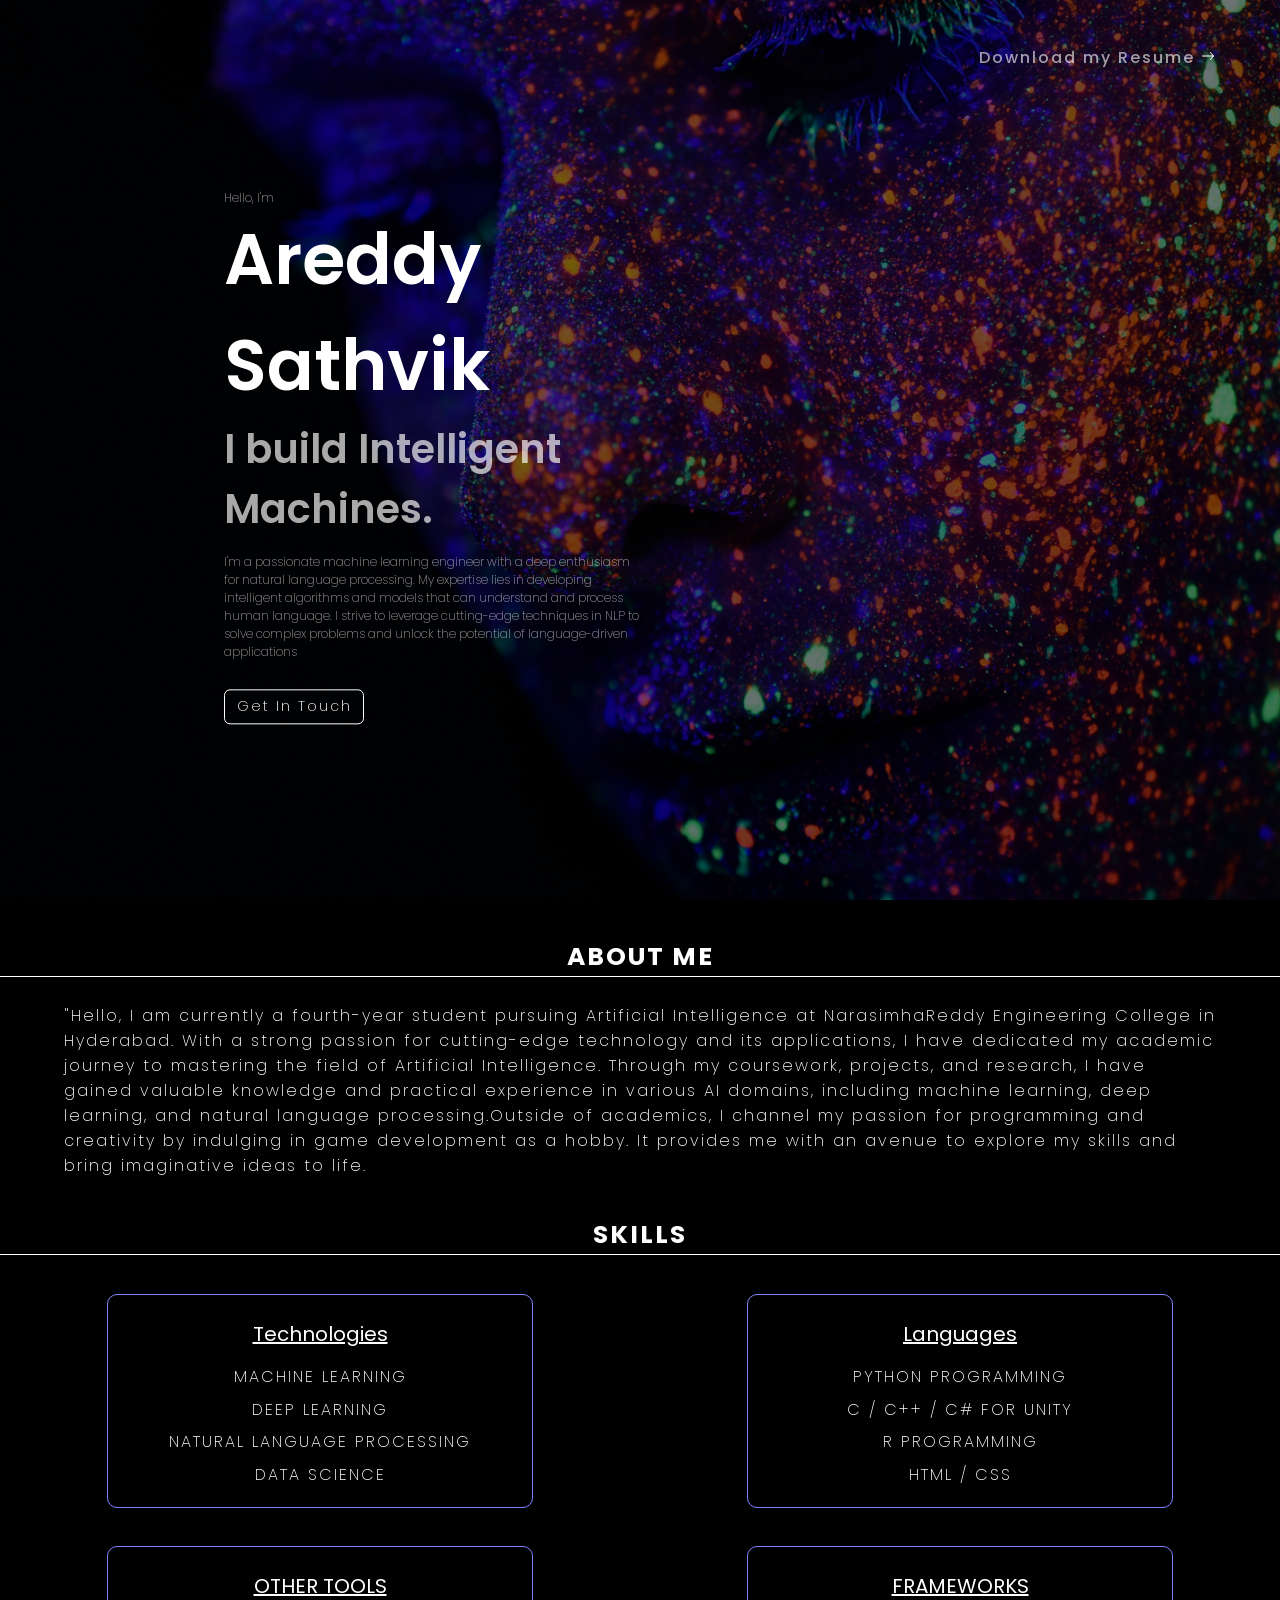
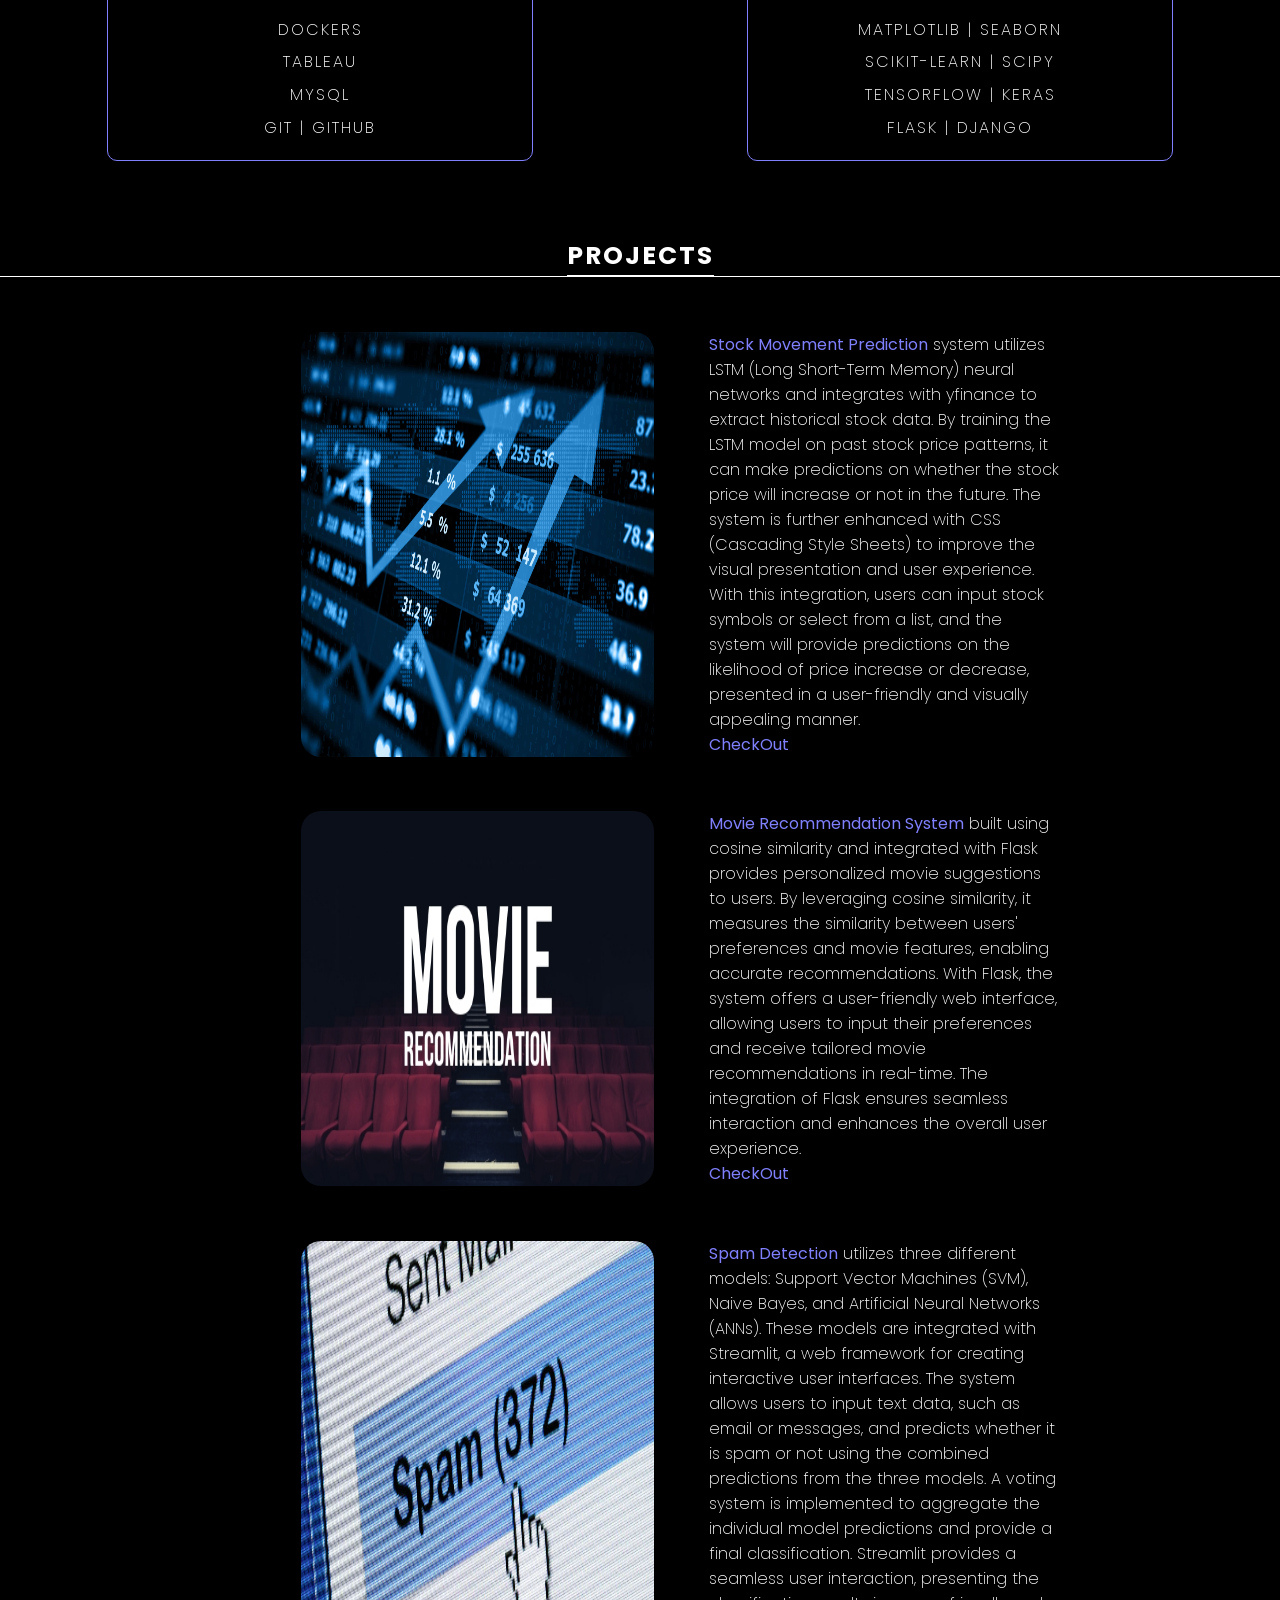
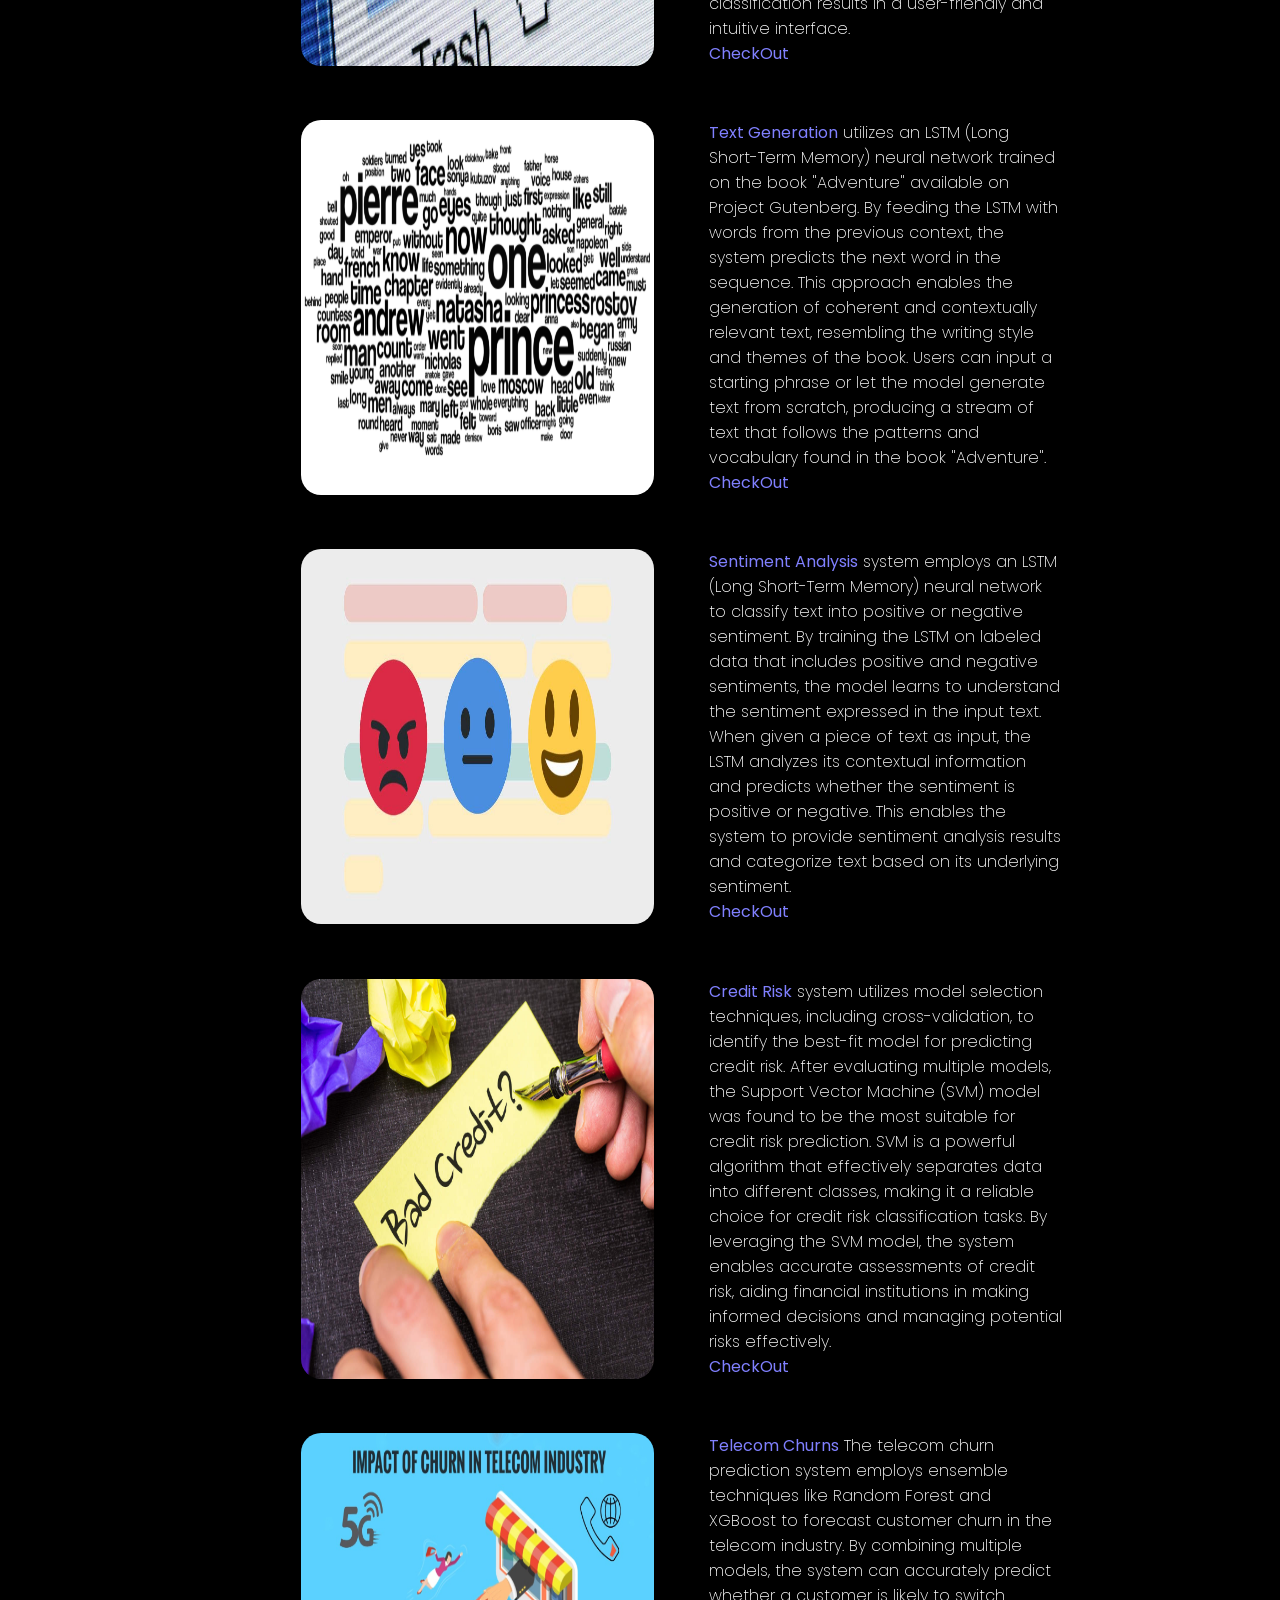
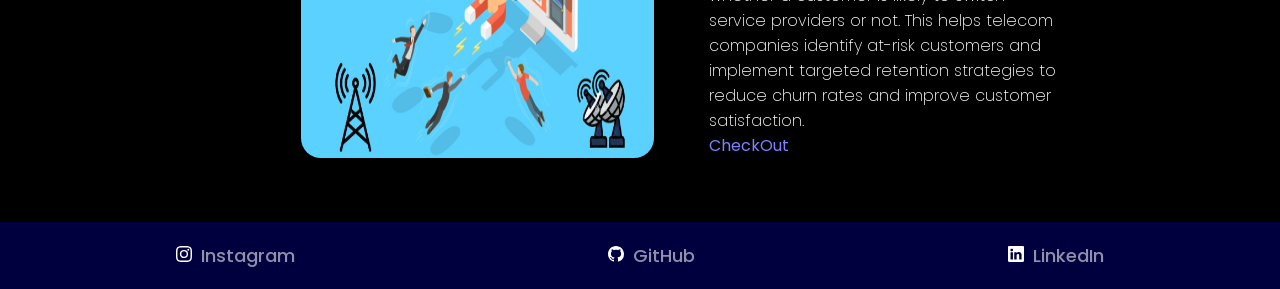
==== index.html @ ab7f799b "Update resume" ====
<!DOCTYPE html>
<html lang="en">
   <head>
      <meta charset="UTF-8">
      <meta name="viewport" content="width=device-width, initial-scale=1.0">
      <link rel="stylesheet" href="../CSS/style.css">
      <link rel="preconnect" href="https://fonts.googleapis.com">
      <link rel="preconnect" href="https://fonts.gstatic.com" crossorigin>
      <link href="https://fonts.googleapis.com/css2?family=Poppins:ital,wght@0,200;0,500;0,600;0,800;0,900;1,100;1,500&display=swap" rel="stylesheet">
      <link rel="preconnect" href="https://fonts.googleapis.com">
      <link rel="preconnect" href="https://fonts.gstatic.com" crossorigin>
      <link href="https://fonts.googleapis.com/css2?family=Lilita+One&display=swap" rel="stylesheet">
      <i class="bi bi-linkedin"></i>
      <i class="bi bi-instagram"></i>
      <i class="bi bi-github"></i>
      <i class="bi bi-arrow-right"></i> 
      <title>Areddy-Sathvik</title>
   </head>
   <body>
      <div class="header">
         <img src="../Static/main.jpg" alt="">
      </div>
      <div class="resume">
         <a href="../Static/Areddy Sathvik Reddy-Resume-2023.pdf" download>Download my Resume</a>
         <svg xmlns="http://www.w3.org/2000/svg" width="16" height="16" fill="currentColor" class="bi bi-arrow-right" viewBox="0 0 16 16">
            <path fill-rule="evenodd" d="M1 8a.5.5 0 0 1 .5-.5h11.793l-3.147-3.146a.5.5 0 0 1 .708-.708l4 4a.5.5 0 0 1 0 .708l-4 4a.5.5 0 0 1-.708-.708L13.293 8.5H1.5A.5.5 0 0 1 1 8z"/>
         </svg>
      </div>
      <div class="name-section">
         <p>Hello, I'm</p>
         <h1 class="name_id">Areddy Sathvik</h1>
         <h1>I build Intelligent Machines.</h1>
         <p>I'm a passionate machine learning engineer with a deep enthusiasm for natural language processing.
            My expertise lies in developing intelligent algorithms and models that can understand and process human language. 
            I strive to leverage cutting-edge techniques in NLP to solve complex problems and unlock the potential of language-driven 
            applications
         </p>
         <button><a href="mailto:areddisathvik.com">Get In Touch </a></button>
      </div>
      <!-- about -->
      <div class="ABOUT">
         <h1>ABOUT ME</h1>
         <p>"Hello, I am currently a fourth-year student pursuing Artificial Intelligence at NarasimhaReddy Engineering College in Hyderabad.
            With a strong passion for cutting-edge technology and its applications, I have dedicated my
            academic journey to mastering the field of Artificial Intelligence. Through my coursework, projects, 
            and research, I have gained valuable knowledge and practical experience in various AI domains, including machine 
            learning, deep learning, and natural language processing.Outside of academics, I channel my passion for programming 
            and creativity by indulging in game development as a hobby. It provides me with an avenue to explore my skills and bring 
            imaginative ideas to life.
         </p>
      </div>
      <!-- skills -->
      <div class="skills">
      <h1>SKILLS</h1>
      <div class="contents">
         <div class="AREAS">
            <ul>
               <p>Technologies</p>
               <li>
                  <a href="https://en.wikipedia.org/wiki/Machine_learning" target="_blank">MACHINE LEARNING</a>
                  <a href="https://en.wikipedia.org/wiki/Deep_learning" target="_blank">DEEP LEARNING</a>
                  <a href="https://en.wikipedia.org/wiki/Natural_language_processing" target="_blank">NATURAL LANGUAGE PROCESSING</a>
                  <a href="https://en.wikipedia.org/wiki/Data_science" target="_blank">DATA SCIENCE</a>
               </li>
            </ul>
         </div>
         <div class="AREAS">
            <ul>
               <p>Languages</p>
               <li>
                  <a href="https://en.wikipedia.org/wiki/Python_programming" target="_blank">PYTHON PROGRAMMING</a>
                  <a href="https://en.wikipedia.org/wiki/C_programming" target="_blank">C / C++ / C# FOR UNITY</a>
                  <a href="https://en.wikipedia.org/wiki/R_programming" target="_blank">R PROGRAMMING</a>
                  <a href="https://en.wikipedia.org/wiki/HTML" target="_blank">HTML / CSS</a>
               </li>
            </ul>
         </div>
      </div>
      <div class="contents">
         <div class="AREAS">
            <ul>
               <p>OTHER TOOLS</p>
               <li>
                  <a href="https://en.wikipedia.org/wiki/Dockers" target="_blank">DOCKERS</a>
                  <a href="https://en.wikipedia.org/wiki/Tableau" target="_blank">TABLEAU</a>
                  <a href="https://en.wikipedia.org/wiki/Mysql" target="_blank">MYSQL</a>
                  <a href="https://en.wikipedia.org/wiki/Git_hub" target="_blank">GIT | GITHUB</a>
               </li>
            </ul>
         </div>
         <div class="AREAS">
            <ul>
               <p>FRAMEWORKS</p>
               <li>
                  <a href="https://en.wikipedia.org/wiki/Matplotlib" target="_blank">MATPLOTLIB | SEABORN </a>
                  <a href="https://en.wikipedia.org/wiki/Scikit-learn" target="_blank">SCIKIT-LEARN | SCIPY </a>
                  <a href="https://en.wikipedia.org/wiki/Tensorflow" target="_blank">TENSORFLOW | KERAS</a>
                  <a href="https://en.wikipedia.org/wiki/Flask" target="_blank">FLASK | DJANGO</a>
               </li>
            </ul>
         </div>
      </div>
      <!-- projects -->
      <div class="projects">
         <h1>PROJECTS</h1>
      </div>
      <div class="images">
         <div class="p1">
            <img src="../Static/stocks.jpg" alt="">
            <p><span class="highlight">Stock Movement Prediction</span> system utilizes LSTM (Long Short-Term Memory) neural networks 
               and integrates with yfinance to extract historical stock data. By training the LSTM model on past stock price patterns, it can make predictions on whether the
               stock price will increase or not in the future. The system is further enhanced with CSS (Cascading Style Sheets) to improve the visual presentation and 
               user experience. With this integration, users can input stock symbols or select from a list, and the system will provide predictions on the likelihood of price increase or decrease,
               presented in a user-friendly and visually appealing manner. <br> 
               <a href="http://areddysathvikreddy.pythonanywhere.com/" class="CheckOUT" target="_blank">CheckOut</a>
            </p>
         </div>
         <div class="p1">
            <img src="../Static/Movie-Recommendation.jpg" alt="">
            <p><span class="highlight">Movie Recommendation System</span>  built using cosine similarity and integrated with Flask 
               provides personalized movie suggestions to users. By leveraging cosine similarity, it measures the similarity between 
               users' preferences and movie features, enabling accurate recommendations. With Flask, the system offers a user-friendly web interface, allowing users to 
               input their preferences and receive tailored movie recommendations in real-time. The integration of Flask ensures seamless 
               interaction and enhances the overall user experience. <br> 
               <a href="http://areddysathvik.pythonanywhere.com/" class="CheckOUT" target="_blank">CheckOut</a>
            </p>
         </div>
         <div class="p1">
            <img src="../Static/spam.jpg" alt="">
            <p><span class="highlight">Spam Detection</span> utilizes three different models: Support Vector Machines (SVM), Naive Bayes, and
               Artificial Neural Networks (ANNs). These models are integrated with Streamlit, a web framework for creating interactive user interfaces. The system allows users
               to input text data, such as email or messages, and predicts whether it is spam or not using the combined predictions from the three models. A voting system is implemented to
               aggregate the individual model predictions and provide a final classification. Streamlit provides a seamless user interaction, presenting the classification results in a user-friendly 
               and intuitive interface. <br>
               <a href="https://github.com/areddysathvik/SPAM-CLASSIFICATION" class="CheckOUT" target="_blank">CheckOut</a>
            </p>
         </div>
         <div class="p1">
            <img src="../Static/text.png" alt="">
            <p><span class="highlight">Text Generation</span> utilizes an LSTM (Long Short-Term Memory) neural network trained on 
               the book "Adventure" available on Project Gutenberg. By feeding the LSTM with words from the previous context, the system predicts the next word 
               in the sequence. This approach enables the generation of coherent and contextually relevant text, resembling the writing style and themes of the book. Users 
               can input a starting phrase or let the model
               generate text from scratch, producing a stream of text that follows
               the patterns and vocabulary found in the book "Adventure". <br>  
               <a href="https://github.com/areddysathvik/textGeneration" class="CheckOUT" target="_blank">CheckOut</a>
            </p>
         </div>
         <div class="p1">
            <img src="../Static/sentiment.jpeg" alt="">
            <p><span class="highlight">Sentiment Analysis</span> system employs an LSTM (Long Short-Term Memory) neural network 
               to classify text into positive or negative sentiment. By training the LSTM on labeled data that includes positive
               and negative sentiments, the model learns to understand the sentiment expressed in the input text. When given a piece 
               of text as input, the LSTM analyzes its contextual information and predicts whether the sentiment is positive or negative.
               This enables the system to provide sentiment analysis results and categorize text based on its underlying sentiment.
               <br> <a href="https://github.com/areddysathvik/Sentiment-Analysis" class="CheckOUT" target="_blank">CheckOut</a>
            </p>
         </div>
         <div class="p1">
            <img src="../Static/credit-istock.jpg" alt="">
            <p><span class="highlight">Credit Risk</span> system utilizes model selection techniques, including cross-validation, 
               to identify the best-fit model for predicting credit risk. After evaluating multiple models, the Support Vector Machine (SVM) 
               model was found to be the most suitable for credit risk prediction. SVM is a powerful algorithm that effectively separates data
               into different classes, making it a reliable choice for credit risk classification tasks. By leveraging the SVM model, the system 
               enables accurate assessments of credit risk, aiding financial institutions in making informed decisions and managing potential risks
               effectively. <br> <a href="https://github.com/areddysathvik/Credit-Risk-Prediction" class="CheckOUT" target="_blank">CheckOut</a>
            </p>
         </div>
         <div class="p1">
            <img src="../Static/churns.jpg" alt="">
            <p><span class="highlight">Telecom Churns</span> The telecom churn prediction system employs ensemble techniques 
               like Random Forest and XGBoost to forecast customer churn in the telecom industry. By combining multiple models,
               the system can accurately predict whether a customer is likely to switch service providers or not. This helps telecom 
               companies identify at-risk customers and implement targeted retention strategies to reduce churn rates and improve customer
               satisfaction. <br> <a href="https://github.com/areddysathvik/Telecom_Churns_predictions" class="CheckOUT" target="_blank">CheckOut</a>
            </p>
         </div>
      </div>
      <!-- footer -->
      <footer>
         <div class="instagram">
            <svg xmlns="http://www.w3.org/2000/svg" width="16" height="16" fill="currentColor" class="bi bi-instagram" viewBox="0 0 16 16">
               <path d="M8 0C5.829 0 5.556.01 4.703.048 3.85.088 3.269.222 2.76.42a3.917 3.917 0 0 0-1.417.923A3.927 3.927 0 0 0 .42 2.76C.222 3.268.087 3.85.048 4.7.01 5.555 0 5.827 0 8.001c0 2.172.01 2.444.048 3.297.04.852.174 1.433.372 1.942.205.526.478.972.923 1.417.444.445.89.719 1.416.923.51.198 1.09.333 1.942.372C5.555 15.99 5.827 16 8 16s2.444-.01 3.298-.048c.851-.04 1.434-.174 1.943-.372a3.916 3.916 0 0 0 1.416-.923c.445-.445.718-.891.923-1.417.197-.509.332-1.09.372-1.942C15.99 10.445 16 10.173 16 8s-.01-2.445-.048-3.299c-.04-.851-.175-1.433-.372-1.941a3.926 3.926 0 0 0-.923-1.417A3.911 3.911 0 0 0 13.24.42c-.51-.198-1.092-.333-1.943-.372C10.443.01 10.172 0 7.998 0h.003zm-.717 1.442h.718c2.136 0 2.389.007 3.232.046.78.035 1.204.166 1.486.275.373.145.64.319.92.599.28.28.453.546.598.92.11.281.24.705.275 1.485.039.843.047 1.096.047 3.231s-.008 2.389-.047 3.232c-.035.78-.166 1.203-.275 1.485a2.47 2.47 0 0 1-.599.919c-.28.28-.546.453-.92.598-.28.11-.704.24-1.485.276-.843.038-1.096.047-3.232.047s-2.39-.009-3.233-.047c-.78-.036-1.203-.166-1.485-.276a2.478 2.478 0 0 1-.92-.598 2.48 2.48 0 0 1-.6-.92c-.109-.281-.24-.705-.275-1.485-.038-.843-.046-1.096-.046-3.233 0-2.136.008-2.388.046-3.231.036-.78.166-1.204.276-1.486.145-.373.319-.64.599-.92.28-.28.546-.453.92-.598.282-.11.705-.24 1.485-.276.738-.034 1.024-.044 2.515-.045v.002zm4.988 1.328a.96.96 0 1 0 0 1.92.96.96 0 0 0 0-1.92zm-4.27 1.122a4.109 4.109 0 1 0 0 8.217 4.109 4.109 0 0 0 0-8.217zm0 1.441a2.667 2.667 0 1 1 0 5.334 2.667 2.667 0 0 1 0-5.334z"/>
            </svg>
            
            <a href="https://www.instagram.com/gunnu_9_9_9/" target="_blank">Instagram</a>
         </div>
         <div class="github">
            <svg xmlns="http://www.w3.org/2000/svg" width="16" height="16" fill="currentColor" class="bi bi-github" viewBox="0 0 16 16">
               <path d="M8 0C3.58 0 0 3.58 0 8c0 3.54 2.29 6.53 5.47 7.59.4.07.55-.17.55-.38 0-.19-.01-.82-.01-1.49-2.01.37-2.53-.49-2.69-.94-.09-.23-.48-.94-.82-1.13-.28-.15-.68-.52-.01-.53.63-.01 1.08.58 1.23.82.72 1.21 1.87.87 2.33.66.07-.52.28-.87.51-1.07-1.78-.2-3.64-.89-3.64-3.95 0-.87.31-1.59.82-2.15-.08-.2-.36-1.02.08-2.12 0 0 .67-.21 2.2.82.64-.18 1.32-.27 2-.27.68 0 1.36.09 2 .27 1.53-1.04 2.2-.82 2.2-.82.44 1.1.16 1.92.08 2.12.51.56.82 1.27.82 2.15 0 3.07-1.87 3.75-3.65 3.95.29.25.54.73.54 1.48 0 1.07-.01 1.93-.01 2.2 0 .21.15.46.55.38A8.012 8.012 0 0 0 16 8c0-4.42-3.58-8-8-8z"/>
            </svg>
            <a href="https://github.com/" target="_blank">GitHub</a>
         </div>
         <div class="linkedin">
            <svg xmlns="http://www.w3.org/2000/svg" width="16" height="16" fill="currentColor" class="bi bi-linkedin" viewBox="0 0 16 16">
               <path d="M0 1.146C0 .513.526 0 1.175 0h13.65C15.474 0 16 .513 16 1.146v13.708c0 .633-.526 1.146-1.175 1.146H1.175C.526 16 0 15.487 0 14.854V1.146zm4.943 12.248V6.169H2.542v7.225h2.401zm-1.2-8.212c.837 0 1.358-.554 1.358-1.248-.015-.709-.52-1.248-1.342-1.248-.822 0-1.359.54-1.359 1.248 0 .694.521 1.248 1.327 1.248h.016zm4.908 8.212V9.359c0-.216.016-.432.08-.586.173-.431.568-.878 1.232-.878.869 0 1.216.662 1.216 1.634v3.865h2.401V9.25c0-2.22-1.184-3.252-2.764-3.252-1.274 0-1.845.7-2.165 1.193v.025h-.016a5.54 5.54 0 0 1 .016-.025V6.169h-2.4c.03.678 0 7.225 0 7.225h2.4z"/>
            </svg>
            <a href="https://www.linkedin.com/in/areddy-sathvik-reddy-602096255/ " target="_blank">LinkedIn</a>
         </div>
      </footer>
   </body>
</html>
---- CSS/style.css ----
* {
  margin: 0;
  padding: 0;
  font-family: "Poppins";
  font-weight: 200;
  color: white;
}

body {
  background-color: black;
}

.header {
  height: 100vh;
  background-color: black;
}
.header img {
  width: 100%;
  height: 100%;
  filter: brightness(45%);
  -o-object-fit: cover;
     object-fit: cover;
}

.resume {
  position: absolute;
  top: 5%;
  right: 5%;
}
.resume a {
  color: rgba(255, 255, 255, 0.607);
  font-weight: 500;
  letter-spacing: 2px;
  text-decoration: none;
  transition: 0.3s ease-out;
}
.resume a:hover {
  border-bottom: 2px solid white;
  color: #ffffff;
}
.resume a:hover svg {
  color: #00003f;
}
.resume svg {
  height: 14px;
}

.name-section {
  position: absolute;
  top: 50%;
  left: 45%;
  transform: translate(-50%, -50%);
}
.name-section .name_id {
  color: white;
  font-size: 70px;
  width: 65%;
}
.name-section h1 {
  width: 67%;
  font-size: 40px;
  font-weight: 600;
  color: rgba(255, 255, 255, 0.662);
  transition: 0.7s ease-in-out;
}
.name-section h1:hover {
  color: #8080ff;
}
.name-section p {
  width: 90%;
  font-size: 12px;
  margin-top: 2%;
  max-width: 60%;
  color: rgba(255, 255, 255, 0.626);
}
.name-section button {
  margin-top: 4%;
  width: 140px;
  height: 35px;
  background-color: transparent;
  border: 1px solid white;
  border-radius: 6px;
  color: white;
  cursor: pointer;
  transition: background-color 0.5s ease-in-out;
}
.name-section button a {
  letter-spacing: 2px;
  font-size: 14px;
  text-decoration: none;
}
.name-section button:hover a {
  font-weight: 500;
  color: #00003f;
}
.name-section button:hover {
  background-color: white;
  color: black;
}

.ABOUT {
  background-color: black;
}
.ABOUT h1 {
  letter-spacing: 2px;
  margin-top: 3%;
  text-align: center;
  font-size: 25px;
  font-weight: bold;
  border-bottom: 1px solid white;
}
.ABOUT p {
  max-width: 90%;
  margin-left: 5%;
  margin-top: 2%;
  letter-spacing: 2px;
}

.skills {
  margin-top: 3%;
  background-color: black;
}
.skills h1 {
  letter-spacing: 2px;
  margin-top: 3%;
  text-align: center;
  font-size: 25px;
  font-weight: bold;
  border-bottom: 1px solid white;
}
.skills .contents {
  display: flex;
  justify-content: space-around;
}
.skills .contents .AREAS {
  padding: 20px;
  margin-top: 4%;
  border: 1px solid #8080ff;
  margin-top: 3%;
  border-radius: 10px;
  width: 30%;
}
.skills .contents .AREAS ul {
  margin-top: 1%;
  list-style-type: none;
}
.skills .contents .AREAS ul p {
  font-size: 20px;
  text-align: center;
  font-weight: 400;
  margin-bottom: 4%;
  text-decoration: underline;
}
.skills .contents .AREAS ul li a {
  text-align: center;
  margin-top: 2%;
  display: block;
  text-decoration: none;
  color: #ffffff;
  letter-spacing: 2px;
  font-size: 16px;
  transition: 0.2s ease-in-out;
}
.skills .contents .AREAS ul li a:hover {
  font-size: 18px;
  color: #8080ff;
}
.skills .projects {
  margin-top: 3%;
  display: flex;
  justify-content: center;
  border-bottom: 1px solid white;
}
.skills .projects h1 {
  letter-spacing: 2px;
  margin-top: 3%;
  text-align: center;
  font-size: 25px;
  font-weight: bold;
}
.skills .highlight {
  font-weight: 400;
  color: #8080ff;
}
.skills .images {
  justify-content: space-around;
  margin-left: 15%;
}
.skills .images .p1 {
  margin-top: 5%;
  display: flex;
}
.skills .images .p1 img {
  margin-left: 10%;
  max-width: 32.5%;
  border-radius: 20px;
}
.skills .images .p1 p {
  justify-content: center;
  max-width: 32.5%;
  margin-left: 5%;
}
.skills .images .p1 a {
  font-weight: 400;
  color: #8080ff;
  text-decoration: none;
  transition: 0.3s ease-in-out;
}
.skills .images .p1 a:hover {
  color: white;
  text-decoration: underline;
  font-size: 18px;
}

footer {
  margin-top: 5%;
  background-color: #00003f;
  background-size: cover;
  background-repeat: no-repeat;
  background-position: center;
  display: flex;
  justify-content: space-around;
  padding: 20px;
}
footer a {
  margin-left: 4px;
  text-align: center;
  text-decoration: none;
  font-weight: 500;
  transition: 0.3s ease-in;
  font-size: 18px;
  color: rgba(255, 255, 255, 0.5647058824);
}
footer a:hover {
  color: #ffffff;
  text-decoration: underline;
}

@media only screen and (max-width: 800px) {
  .header {
    height: 100vh;
    background-color: black;
  }
  .header img {
    width: 100%;
    height: 100%;
    filter: brightness(45%);
    -o-object-fit: cover;
       object-fit: cover;
  }
  .resume {
    position: absolute;
    top: 10%;
    left: 15%;
  }
  .resume a {
    color: rgba(255, 255, 255, 0.607);
    font-weight: 500;
    font-size: 10px;
    letter-spacing: 2px;
    text-decoration: none;
  }
  .resume svg {
    height: 8px;
    width: 8px;
  }
  .name-section {
    position: absolute;
    top: 50%;
    left: 45%;
    transform: translate(-30%, -50%);
    width: 70%;
  }
  .name-section .name_id {
    color: white;
    font-size: 20px;
  }
  .name-section h1 {
    font-size: 13px;
    width: 100%;
    font-weight: 400;
    color: rgba(255, 255, 255, 0.662);
    transition: 0.7s ease-in-out;
  }
  .name-section p {
    width: 90%;
    font-size: 6px;
    margin-top: 2%;
    max-width: 60%;
    color: rgba(255, 255, 255, 0.626);
  }
  .name-section button {
    margin-top: 4%;
    padding: 2px;
    background-color: transparent;
    border: 1px solid white;
    border-radius: 6px;
    color: white;
  }
  .name-section button a {
    letter-spacing: 2px;
    text-align: center;
    font-size: 8px;
    text-decoration: none;
  }
  .name-section button:hover {
    background-color: white;
    color: black;
  }
  .ABOUT {
    background-color: black;
  }
  .ABOUT h1 {
    letter-spacing: 2px;
    margin-top: 3%;
    text-align: center;
    font-size: 15px;
    font-weight: bold;
    border-bottom: 1px solid white;
  }
  .ABOUT p {
    font-size: 8px;
    max-width: 90%;
    margin-left: 5%;
    margin-top: 2%;
    letter-spacing: 2px;
  }
  .skills {
    margin-top: 3%;
    background-color: black;
  }
  .skills h1 {
    letter-spacing: 2px;
    margin-top: 3%;
    text-align: center;
    font-size: 15px;
    font-weight: bold;
    border-bottom: 1px solid white;
  }
  .skills .contents {
    display: flex;
    flex-direction: column;
    align-items: center;
    justify-content: center;
  }
  .skills .contents .AREAS {
    text-align: center;
    padding: 10px;
    margin-top: 14%;
    border: 1px solid #8080ff;
    margin-top: 3%;
    width: 250px;
    height: 100px;
    border-radius: 10px;
  }
  .skills .contents .AREAS ul {
    margin-top: 1%;
    list-style-type: none;
  }
  .skills .contents .AREAS ul p {
    font-size: 12px;
    text-align: center;
    font-weight: 400;
    margin-bottom: 4%;
    text-decoration: underline;
  }
  .skills .contents .AREAS ul li a {
    text-align: center;
    margin-top: 2%;
    display: block;
    text-decoration: none;
    color: #ffffff;
    letter-spacing: 2px;
    font-size: 8px;
  }
  .skills .projects {
    margin-top: 3%;
    display: flex;
    flex-direction: column;
    align-items: center;
    justify-content: center;
    border-bottom: 1px solid white;
  }
  .skills .projects h1 {
    letter-spacing: 2px;
    margin-top: 3%;
    text-align: center;
    font-size: 15px;
    font-weight: bold;
  }
  .skills .highlight {
    font-weight: 400;
    color: #8080ff;
  }
  .skills .images {
    justify-content: center;
    margin-left: 15%;
  }
  .skills .images .p1 {
    margin-top: 5%;
    display: flex;
    flex-direction: column;
  }
  .skills .images .p1 img {
    margin-top: 15%;
    max-width: 70%;
    border-radius: 5px;
  }
  .skills .images .p1 p {
    max-width: 80%;
    margin-top: 3%;
    justify-content: center;
    font-size: 8px;
    align-items: center;
  }
  .skills .images .p1 a {
    font-weight: 400;
    color: #8080ff;
    text-decoration: none;
  }
  footer {
    margin-top: 5%;
    background-color: #00003f;
    display: flex;
    flex-direction: column;
    align-items: center;
  }
  footer a {
    margin-left: 4px;
    text-align: center;
    text-decoration: none;
    font-weight: 500;
    font-size: 10px;
    color: rgba(255, 255, 255, 0.5647058824);
  }
  footer svg {
    height: 10px;
    width: 10px;
  }
}/*# sourceMappingURL=style.css.map */
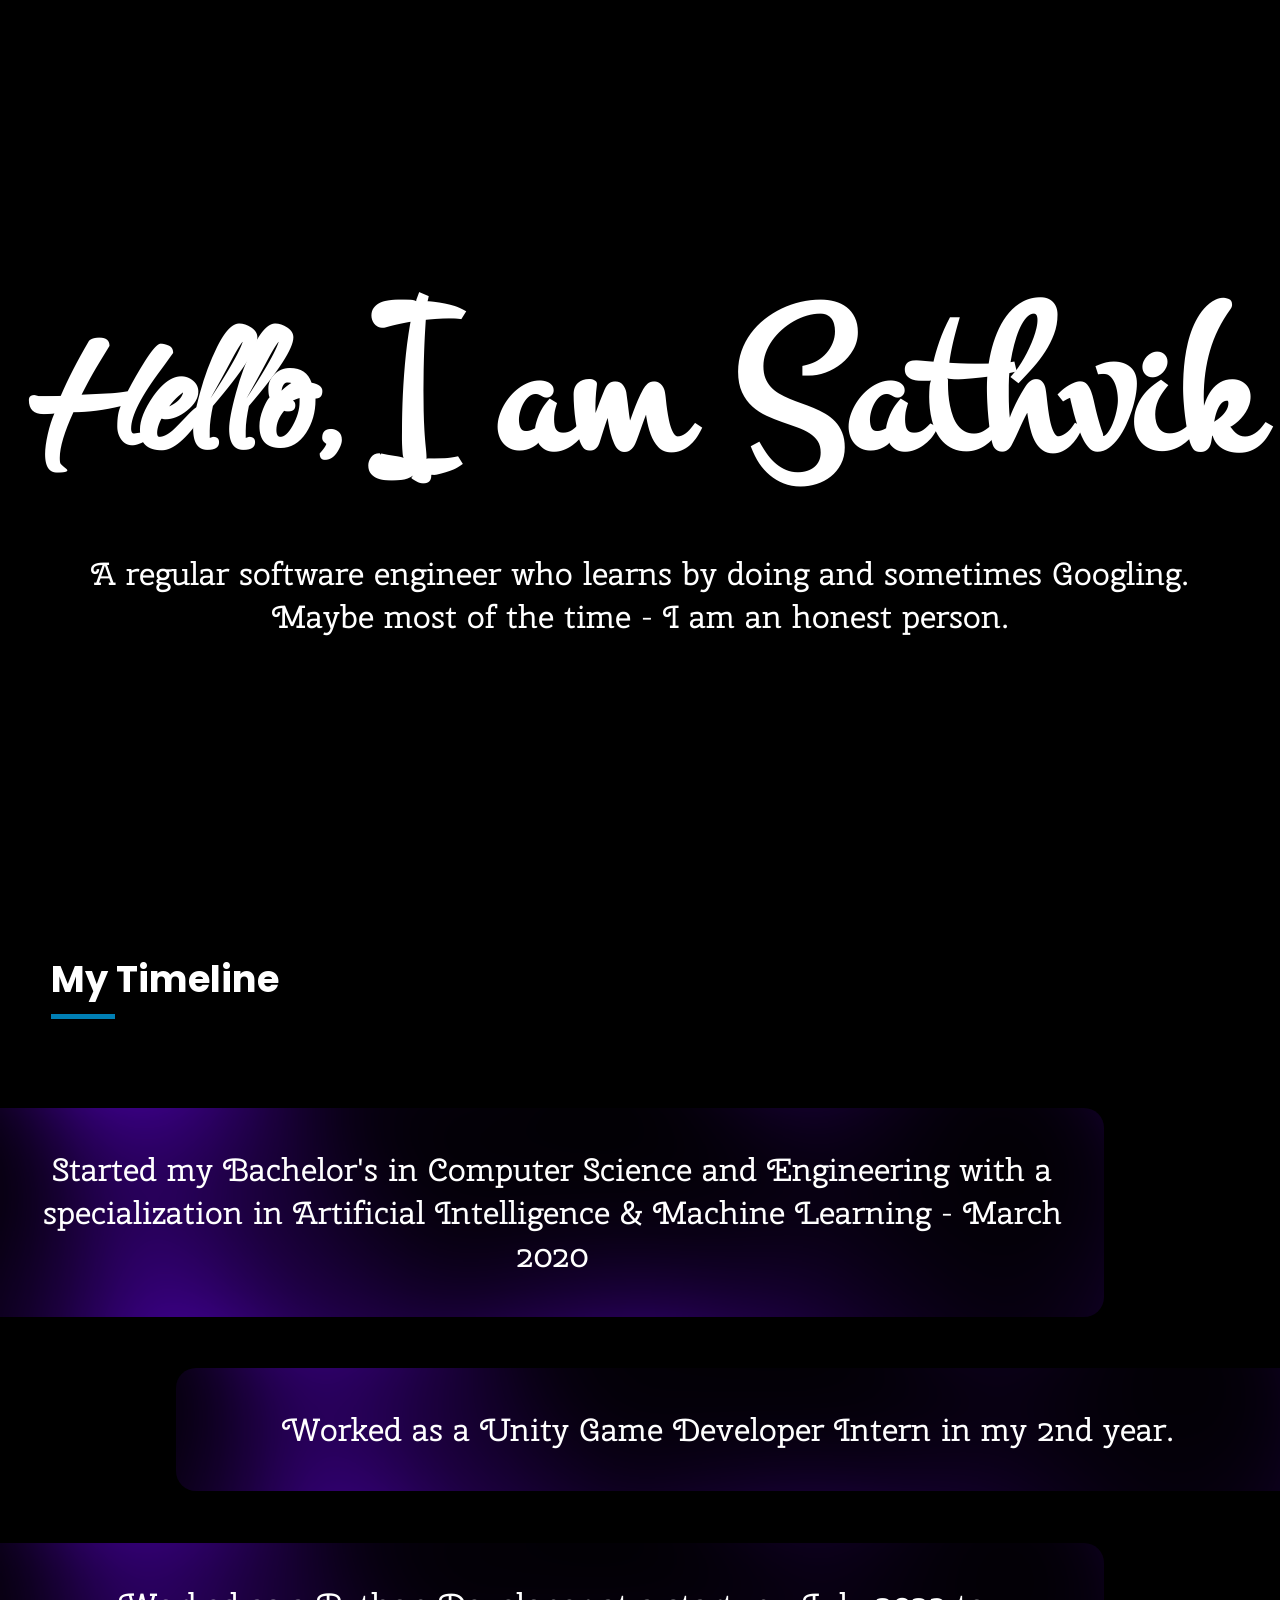
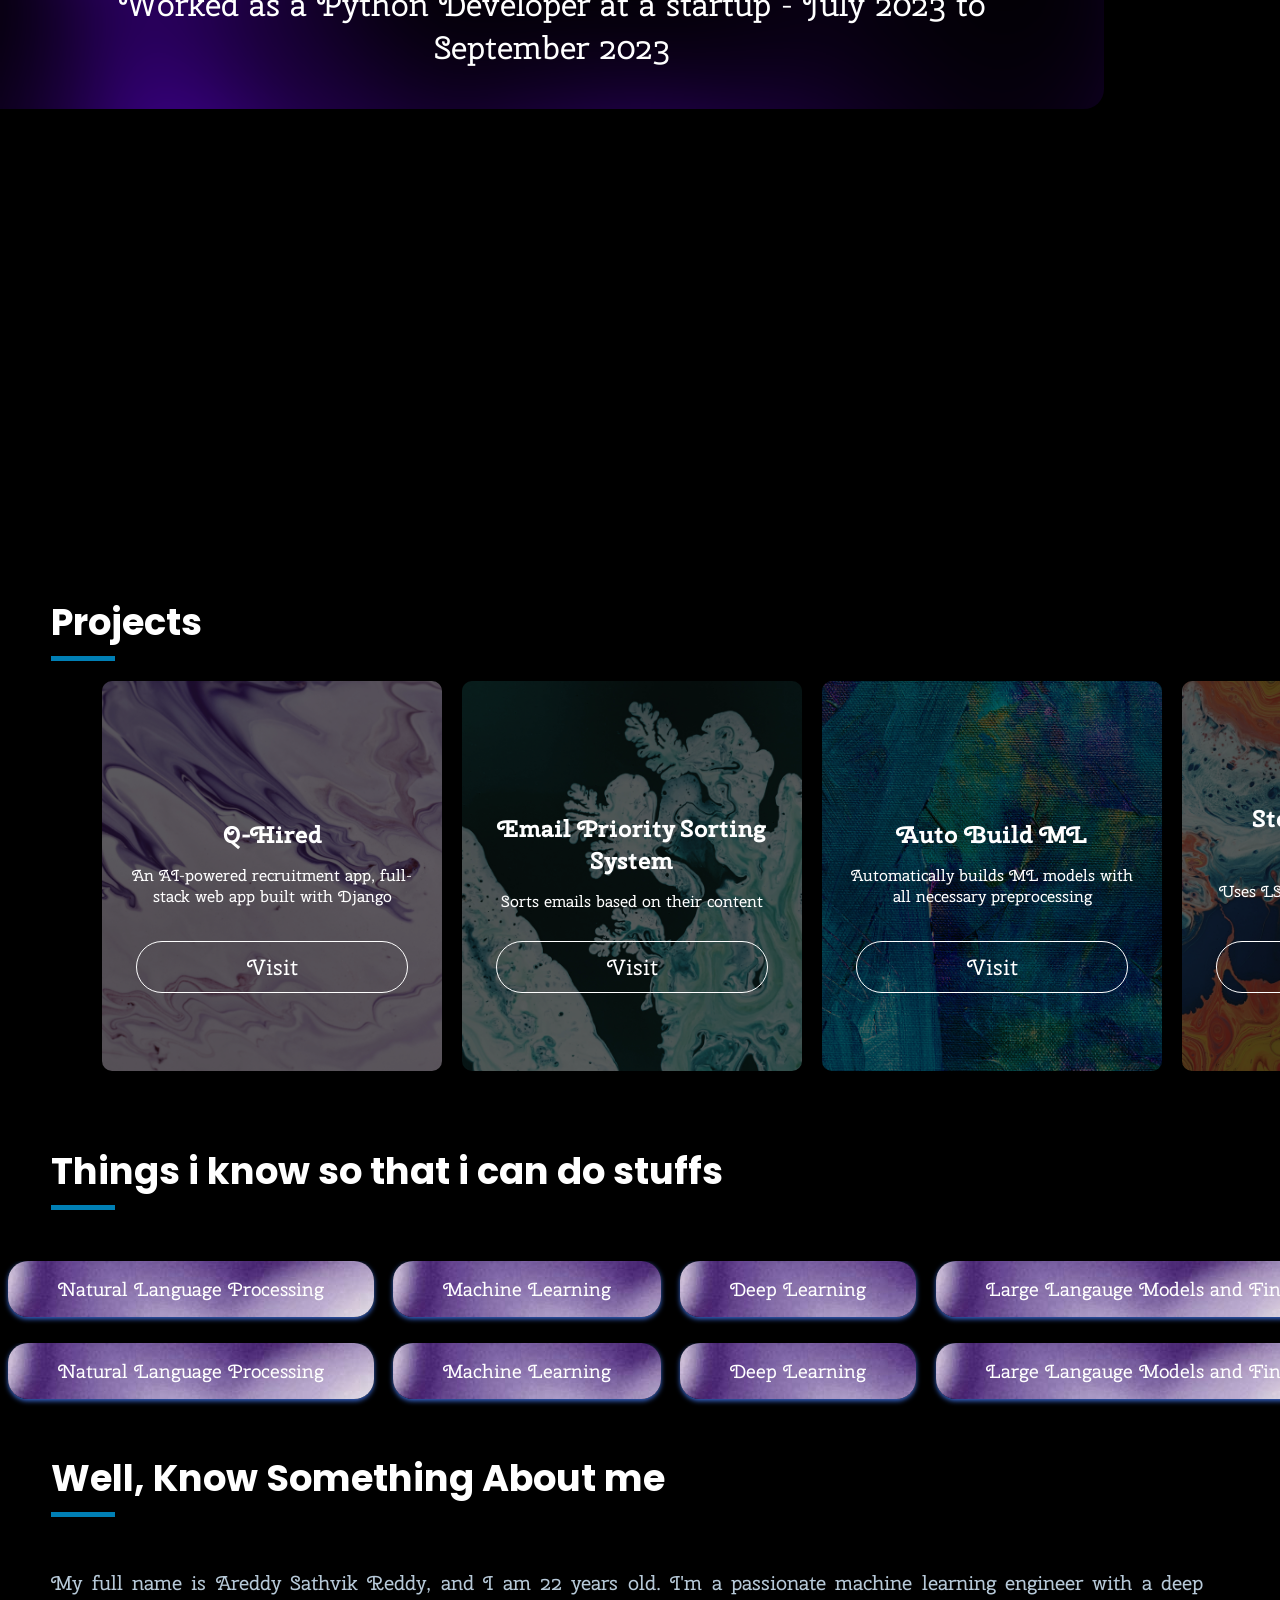
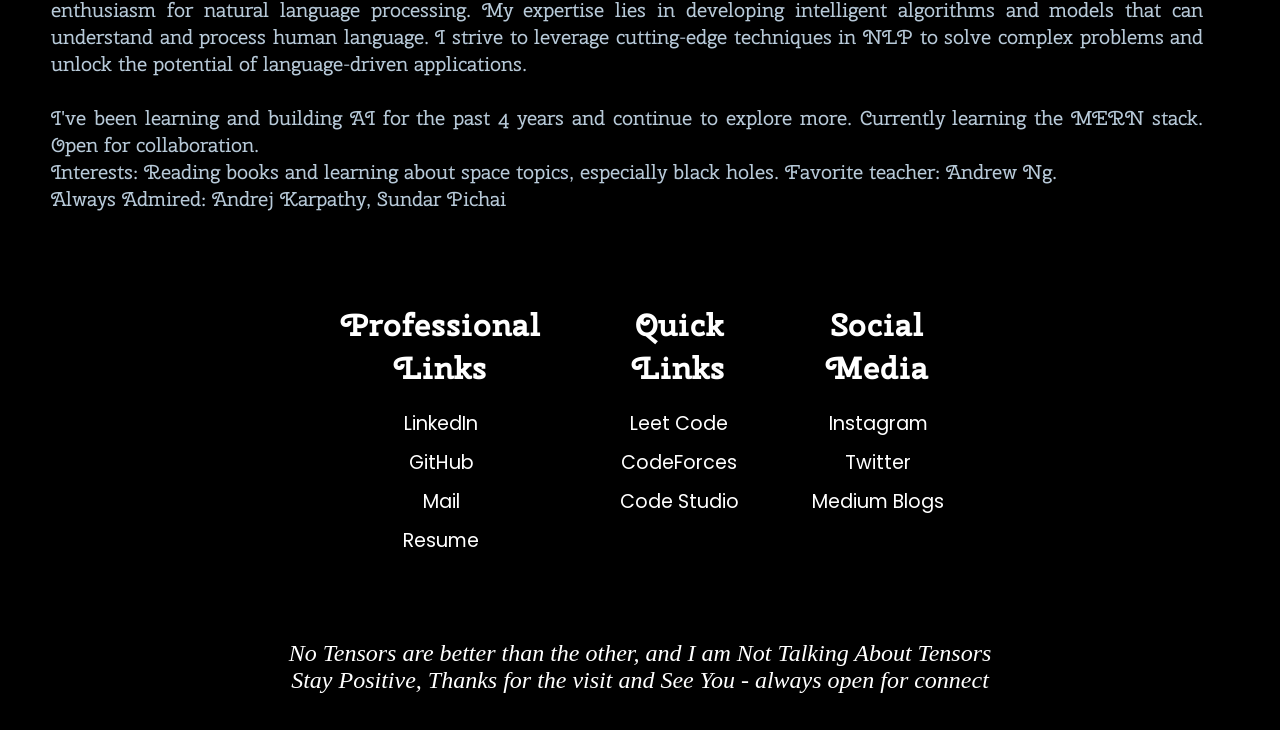
==== commit 41cb7d62: "second" ====
--- a/index.html
+++ b/index.html
@@ -1,202 +1,305 @@
 <!DOCTYPE html>
 <html lang="en">
-   <head>
-      <meta charset="UTF-8">
-      <meta name="viewport" content="width=device-width, initial-scale=1.0">
-      <link rel="stylesheet" href="../CSS/style.css">
-      <link rel="preconnect" href="https://fonts.googleapis.com">
-      <link rel="preconnect" href="https://fonts.gstatic.com" crossorigin>
-      <link href="https://fonts.googleapis.com/css2?family=Poppins:ital,wght@0,200;0,500;0,600;0,800;0,900;1,100;1,500&display=swap" rel="stylesheet">
-      <link rel="preconnect" href="https://fonts.googleapis.com">
-      <link rel="preconnect" href="https://fonts.gstatic.com" crossorigin>
-      <link href="https://fonts.googleapis.com/css2?family=Lilita+One&display=swap" rel="stylesheet">
-      <i class="bi bi-linkedin"></i>
-      <i class="bi bi-instagram"></i>
-      <i class="bi bi-github"></i>
-      <i class="bi bi-arrow-right"></i> 
-      <title>Areddy-Sathvik</title>
-   </head>
-   <body>
-      <div class="header">
-         <img src="../Static/main.jpg" alt="">
-      </div>
-      <div class="resume">
-         <a href="../Static/Areddy Sathvik Reddy-Resume-2023.pdf" download>Download my Resume</a>
-         <svg xmlns="http://www.w3.org/2000/svg" width="16" height="16" fill="currentColor" class="bi bi-arrow-right" viewBox="0 0 16 16">
-            <path fill-rule="evenodd" d="M1 8a.5.5 0 0 1 .5-.5h11.793l-3.147-3.146a.5.5 0 0 1 .708-.708l4 4a.5.5 0 0 1 0 .708l-4 4a.5.5 0 0 1-.708-.708L13.293 8.5H1.5A.5.5 0 0 1 1 8z"/>
-         </svg>
-      </div>
-      <div class="name-section">
-         <p>Hello, I'm</p>
-         <h1 class="name_id">Areddy Sathvik</h1>
-         <h1>I build Intelligent Machines.</h1>
-         <p>I'm a passionate machine learning engineer with a deep enthusiasm for natural language processing.
+  <head>
+    <meta charset="UTF-8" />
+    <meta name="viewport" content="width=device-width, initial-scale=1.0" />
+    <title>Areddy Sathvik Reddy</title>
+
+    <!-- Preconnect for Google Fonts -->
+    <link rel="preconnect" href="https://fonts.googleapis.com" />
+    <link rel="preconnect" href="https://fonts.gstatic.com" crossorigin />
+
+    <!-- Google Fonts -->
+    <link
+      href="https://fonts.googleapis.com/css2?family=Poppins:ital,wght@0,100;0,200;0,300;0,400;0,500;0,600;0,700;0,800;0,900&family=Montez&family=Cherry+Swash:wght@400;700&family=Tsukimi+Rounded:wght@300;400;500;600;700&family=Qwigley&display=swap"
+      rel="stylesheet"
+    />
+
+    <link rel="stylesheet" href="style.css" />
+    <script src="index.js"></script>
+  </head>
+  <body>
+    <div class="header-video">
+      <video src="Aura.mp4" autoplay loop muted playsinline></video>
+    </div>
+
+    <div class="header-content">
+      <h1>Hello, <span>I am Sathvik</span></h1>
+      <p>
+        A regular software engineer who learns by doing and sometimes Googling.
+        <br />
+        Maybe most of the time - I am an honest person.
+      </p>
+    </div>
+
+    <h2 class="headings">My Timeline</h2>
+    <hr />
+    <div class="timeline">
+      <div class="r1">
+        <p>
+          Started my Bachelor's in Computer Science and Engineering with a
+          specialization in Artificial Intelligence & Machine Learning
+          - March 2020
+        </p>
+      </div>
+      <div class="r2">
+        <p>
+          Worked as a Unity Game Developer Intern in my 2nd year.
+        </p>
+      </div>
+      <div class="r1">
+        <p>
+          Worked as a Python Developer at a startup
+          - July 2023 to September 2023
+        </p>
+      </div>
+      <div class="r2">
+        <p>
+          Completed my Bachelor's with a CGPA of 8.01 and SGPA of 8.88
+          - June 2024
+        </p>
+      </div>
+      <div class="r1">
+        <p>
+          Currently working as a Software Developer at a startup.
+          - August 2024 to present
+        </p>
+      </div>
+    </div>
+
+    <h2 class="headings">Projects</h2>
+    <hr />
+    <div class="holderprojects">
+      <div class="card-holder" style="background-image: url('5.jpg')">
+        <h3>Q-Hired</h3>
+        <p>An AI-powered recruitment app, full-stack web app built with Django</p>
+        <br />
+        <button id="one">Visit</button>
+      </div>
+      <div class="card-holder" style="background-image: url('2.jpg')">
+        <h3>Email Priority Sorting System</h3>
+        <p>Sorts emails based on their content</p>
+        <br />
+        <button id="two">Visit</button>
+      </div>
+      <div class="card-holder" style="background-image: url('4.jpg')">
+        <h3>Auto Build ML</h3>
+        <p>Automatically builds ML models with all necessary preprocessing</p>
+        <br />
+        <button id="third">Visit</button>
+      </div>
+      <div class="card-holder" style="background-image: url('3.jpg')">
+        <h3>Stock Movement Prediction</h3>
+        <p>Uses LSTM models to predict stock trends</p>
+        <br />
+        <button id="four">Visit</button>
+      </div>
+      <div class="card-holder" style="background-image: url('1.jpg')">
+        <h3>Movie Recommendation</h3>
+        <p>Recommends movies based on your preferences</p>
+        <br />
+        <button id="five">Visit</button>
+      </div>
+      <div class="card-holder" style="background-image: url('6.jpg')">
+        <h3>Machine Translation</h3>
+        <p>Uses Seq2Seq models to translate English sentences to French</p>
+        <br />
+        <button id="six">Visit</button>
+      </div>
+      <div class="card-holder" style="background-image: url('Perlin.png')">
+        <h3>More</h3>
+        <p>See my other projects</p>
+        <br />
+        <button id="seven">Visit</button>
+      </div>
+    </div>
+
+    <h2 class="headings">Things i know so that i can do stuffs</h2>
+    <hr />
+    <div class="skills">
+      <div class="skills-slide">
+        <div class="skills-slide" aria-hidden="true">
+        <div class="card">
+          <p>Natural Language Processing</p>
+        </div>
+        <div class="card">
+          <p>Machine Learning</p>
+        </div>
+        <div class="card">
+          <p>Deep Learning</p>
+        </div>
+        <div class="card">
+          <p>Large Langauge Models and Finetuning</p>
+        </div>
+        <div class="card">
+          <p>RAG and Vector DataBases</p>
+        </div>
+        <div class="card">
+          <p>Data Science</p>
+        </div>
+        <div class="card">
+          <p>TensorFlow</p>
+        </div>
+        <div class="card">
+          <p>Scikit-Learn</p>
+        </div>
+        <div class="card">
+          <p>Pandas</p>
+        </div>
+        <div class="card">
+          <p>NumPy</p>
+        </div>
+        <div class="card">
+          <p>Transformers</p>
+        </div>
+        <div class="card">
+          <p>Langchain</p>
+        </div>
+        <div class="card">
+          <p>Git</p>
+        </div>
+        <div class="card">
+          <p>GitHub</p>
+        </div>
+        <div class="card">
+          <p>Seaborn</p>
+        </div>
+        <div class="card">
+          <p>Matplotlib</p>
+        </div>
+        <div class="card">
+          <p>Data Structures and Algorithms</p>
+        </div>
+        <div class="card">
+          <p>MySQL</p>
+        </div>
+        <div class="card">
+          <p>MongoDB</p>
+        </div>
+      </div>
+    </div>
+    <div class="skills-2">
+      <div class="skills-slide">
+        <div class="skills-slide" aria-hidden="true">
+        <div class="card">
+          <p>Natural Language Processing</p>
+        </div>
+        <div class="card">
+          <p>Machine Learning</p>
+        </div>
+        <div class="card">
+          <p>Deep Learning</p>
+        </div>
+        <div class="card">
+          <p>Large Langauge Models and Finetuning</p>
+        </div>
+        <div class="card">
+          <p>RAG and Vector DataBases</p>
+        </div>
+        <div class="card">
+          <p>Data Science</p>
+        </div>
+        <div class="card">
+          <p>TensorFlow</p>
+        </div>
+        <div class="card">
+          <p>Scikit-Learn</p>
+        </div>
+        <div class="card">
+          <p>Pandas</p>
+        </div>
+        <div class="card">
+          <p>NumPy</p>
+        </div>
+        <div class="card">
+          <p>Transformers</p>
+        </div>
+        <div class="card">
+          <p>Langchain</p>
+        </div>
+        <div class="card">
+          <p>Git</p>
+        </div>
+        <div class="card">
+          <p>GitHub</p>
+        </div>
+        <div class="card">
+          <p>Seaborn</p>
+        </div>
+        <div class="card">
+          <p>Matplotlib</p>
+        </div>
+        <div class="card">
+          <p>Data Structures and Algorithms</p>
+        </div>
+        <div class="card">
+          <p>MySQL</p>
+        </div>
+        <div class="card">
+          <p>MongoDB</p>
+        </div>
+      </div>
+    </div>
+
+    <h2 class="headings">Well, Know Something About me</h2>
+    <hr />
+    <div class="about">
+      <p>
+        <p>
+          <p>
+            My full name is Areddy Sathvik Reddy, and I am 22 years old. 
+            I'm a passionate machine learning engineer with a deep enthusiasm for natural language processing. 
             My expertise lies in developing intelligent algorithms and models that can understand and process human language. 
-            I strive to leverage cutting-edge techniques in NLP to solve complex problems and unlock the potential of language-driven 
-            applications
-         </p>
-         <button><a href="mailto:areddisathvik.com">Get In Touch </a></button>
-      </div>
-      <!-- about -->
-      <div class="ABOUT">
-         <h1>ABOUT ME</h1>
-         <p>"Hello, I am currently a fourth-year student pursuing Artificial Intelligence at NarasimhaReddy Engineering College in Hyderabad.
-            With a strong passion for cutting-edge technology and its applications, I have dedicated my
-            academic journey to mastering the field of Artificial Intelligence. Through my coursework, projects, 
-            and research, I have gained valuable knowledge and practical experience in various AI domains, including machine 
-            learning, deep learning, and natural language processing.Outside of academics, I channel my passion for programming 
-            and creativity by indulging in game development as a hobby. It provides me with an avenue to explore my skills and bring 
-            imaginative ideas to life.
-         </p>
-      </div>
-      <!-- skills -->
-      <div class="skills">
-      <h1>SKILLS</h1>
-      <div class="contents">
-         <div class="AREAS">
-            <ul>
-               <p>Technologies</p>
-               <li>
-                  <a href="https://en.wikipedia.org/wiki/Machine_learning" target="_blank">MACHINE LEARNING</a>
-                  <a href="https://en.wikipedia.org/wiki/Deep_learning" target="_blank">DEEP LEARNING</a>
-                  <a href="https://en.wikipedia.org/wiki/Natural_language_processing" target="_blank">NATURAL LANGUAGE PROCESSING</a>
-                  <a href="https://en.wikipedia.org/wiki/Data_science" target="_blank">DATA SCIENCE</a>
-               </li>
-            </ul>
-         </div>
-         <div class="AREAS">
-            <ul>
-               <p>Languages</p>
-               <li>
-                  <a href="https://en.wikipedia.org/wiki/Python_programming" target="_blank">PYTHON PROGRAMMING</a>
-                  <a href="https://en.wikipedia.org/wiki/C_programming" target="_blank">C / C++ / C# FOR UNITY</a>
-                  <a href="https://en.wikipedia.org/wiki/R_programming" target="_blank">R PROGRAMMING</a>
-                  <a href="https://en.wikipedia.org/wiki/HTML" target="_blank">HTML / CSS</a>
-               </li>
-            </ul>
-         </div>
-      </div>
-      <div class="contents">
-         <div class="AREAS">
-            <ul>
-               <p>OTHER TOOLS</p>
-               <li>
-                  <a href="https://en.wikipedia.org/wiki/Dockers" target="_blank">DOCKERS</a>
-                  <a href="https://en.wikipedia.org/wiki/Tableau" target="_blank">TABLEAU</a>
-                  <a href="https://en.wikipedia.org/wiki/Mysql" target="_blank">MYSQL</a>
-                  <a href="https://en.wikipedia.org/wiki/Git_hub" target="_blank">GIT | GITHUB</a>
-               </li>
-            </ul>
-         </div>
-         <div class="AREAS">
-            <ul>
-               <p>FRAMEWORKS</p>
-               <li>
-                  <a href="https://en.wikipedia.org/wiki/Matplotlib" target="_blank">MATPLOTLIB | SEABORN </a>
-                  <a href="https://en.wikipedia.org/wiki/Scikit-learn" target="_blank">SCIKIT-LEARN | SCIPY </a>
-                  <a href="https://en.wikipedia.org/wiki/Tensorflow" target="_blank">TENSORFLOW | KERAS</a>
-                  <a href="https://en.wikipedia.org/wiki/Flask" target="_blank">FLASK | DJANGO</a>
-               </li>
-            </ul>
-         </div>
-      </div>
-      <!-- projects -->
-      <div class="projects">
-         <h1>PROJECTS</h1>
-      </div>
-      <div class="images">
-         <div class="p1">
-            <img src="../Static/stocks.jpg" alt="">
-            <p><span class="highlight">Stock Movement Prediction</span> system utilizes LSTM (Long Short-Term Memory) neural networks 
-               and integrates with yfinance to extract historical stock data. By training the LSTM model on past stock price patterns, it can make predictions on whether the
-               stock price will increase or not in the future. The system is further enhanced with CSS (Cascading Style Sheets) to improve the visual presentation and 
-               user experience. With this integration, users can input stock symbols or select from a list, and the system will provide predictions on the likelihood of price increase or decrease,
-               presented in a user-friendly and visually appealing manner. <br> 
-               <a href="http://areddysathvikreddy.pythonanywhere.com/" class="CheckOUT" target="_blank">CheckOut</a>
-            </p>
-         </div>
-         <div class="p1">
-            <img src="../Static/Movie-Recommendation.jpg" alt="">
-            <p><span class="highlight">Movie Recommendation System</span>  built using cosine similarity and integrated with Flask 
-               provides personalized movie suggestions to users. By leveraging cosine similarity, it measures the similarity between 
-               users' preferences and movie features, enabling accurate recommendations. With Flask, the system offers a user-friendly web interface, allowing users to 
-               input their preferences and receive tailored movie recommendations in real-time. The integration of Flask ensures seamless 
-               interaction and enhances the overall user experience. <br> 
-               <a href="http://areddysathvik.pythonanywhere.com/" class="CheckOUT" target="_blank">CheckOut</a>
-            </p>
-         </div>
-         <div class="p1">
-            <img src="../Static/spam.jpg" alt="">
-            <p><span class="highlight">Spam Detection</span> utilizes three different models: Support Vector Machines (SVM), Naive Bayes, and
-               Artificial Neural Networks (ANNs). These models are integrated with Streamlit, a web framework for creating interactive user interfaces. The system allows users
-               to input text data, such as email or messages, and predicts whether it is spam or not using the combined predictions from the three models. A voting system is implemented to
-               aggregate the individual model predictions and provide a final classification. Streamlit provides a seamless user interaction, presenting the classification results in a user-friendly 
-               and intuitive interface. <br>
-               <a href="https://github.com/areddysathvik/SPAM-CLASSIFICATION" class="CheckOUT" target="_blank">CheckOut</a>
-            </p>
-         </div>
-         <div class="p1">
-            <img src="../Static/text.png" alt="">
-            <p><span class="highlight">Text Generation</span> utilizes an LSTM (Long Short-Term Memory) neural network trained on 
-               the book "Adventure" available on Project Gutenberg. By feeding the LSTM with words from the previous context, the system predicts the next word 
-               in the sequence. This approach enables the generation of coherent and contextually relevant text, resembling the writing style and themes of the book. Users 
-               can input a starting phrase or let the model
-               generate text from scratch, producing a stream of text that follows
-               the patterns and vocabulary found in the book "Adventure". <br>  
-               <a href="https://github.com/areddysathvik/textGeneration" class="CheckOUT" target="_blank">CheckOut</a>
-            </p>
-         </div>
-         <div class="p1">
-            <img src="../Static/sentiment.jpeg" alt="">
-            <p><span class="highlight">Sentiment Analysis</span> system employs an LSTM (Long Short-Term Memory) neural network 
-               to classify text into positive or negative sentiment. By training the LSTM on labeled data that includes positive
-               and negative sentiments, the model learns to understand the sentiment expressed in the input text. When given a piece 
-               of text as input, the LSTM analyzes its contextual information and predicts whether the sentiment is positive or negative.
-               This enables the system to provide sentiment analysis results and categorize text based on its underlying sentiment.
-               <br> <a href="https://github.com/areddysathvik/Sentiment-Analysis" class="CheckOUT" target="_blank">CheckOut</a>
-            </p>
-         </div>
-         <div class="p1">
-            <img src="../Static/credit-istock.jpg" alt="">
-            <p><span class="highlight">Credit Risk</span> system utilizes model selection techniques, including cross-validation, 
-               to identify the best-fit model for predicting credit risk. After evaluating multiple models, the Support Vector Machine (SVM) 
-               model was found to be the most suitable for credit risk prediction. SVM is a powerful algorithm that effectively separates data
-               into different classes, making it a reliable choice for credit risk classification tasks. By leveraging the SVM model, the system 
-               enables accurate assessments of credit risk, aiding financial institutions in making informed decisions and managing potential risks
-               effectively. <br> <a href="https://github.com/areddysathvik/Credit-Risk-Prediction" class="CheckOUT" target="_blank">CheckOut</a>
-            </p>
-         </div>
-         <div class="p1">
-            <img src="../Static/churns.jpg" alt="">
-            <p><span class="highlight">Telecom Churns</span> The telecom churn prediction system employs ensemble techniques 
-               like Random Forest and XGBoost to forecast customer churn in the telecom industry. By combining multiple models,
-               the system can accurately predict whether a customer is likely to switch service providers or not. This helps telecom 
-               companies identify at-risk customers and implement targeted retention strategies to reduce churn rates and improve customer
-               satisfaction. <br> <a href="https://github.com/areddysathvik/Telecom_Churns_predictions" class="CheckOUT" target="_blank">CheckOut</a>
-            </p>
-         </div>
-      </div>
-      <!-- footer -->
-      <footer>
-         <div class="instagram">
-            <svg xmlns="http://www.w3.org/2000/svg" width="16" height="16" fill="currentColor" class="bi bi-instagram" viewBox="0 0 16 16">
-               <path d="M8 0C5.829 0 5.556.01 4.703.048 3.85.088 3.269.222 2.76.42a3.917 3.917 0 0 0-1.417.923A3.927 3.927 0 0 0 .42 2.76C.222 3.268.087 3.85.048 4.7.01 5.555 0 5.827 0 8.001c0 2.172.01 2.444.048 3.297.04.852.174 1.433.372 1.942.205.526.478.972.923 1.417.444.445.89.719 1.416.923.51.198 1.09.333 1.942.372C5.555 15.99 5.827 16 8 16s2.444-.01 3.298-.048c.851-.04 1.434-.174 1.943-.372a3.916 3.916 0 0 0 1.416-.923c.445-.445.718-.891.923-1.417.197-.509.332-1.09.372-1.942C15.99 10.445 16 10.173 16 8s-.01-2.445-.048-3.299c-.04-.851-.175-1.433-.372-1.941a3.926 3.926 0 0 0-.923-1.417A3.911 3.911 0 0 0 13.24.42c-.51-.198-1.092-.333-1.943-.372C10.443.01 10.172 0 7.998 0h.003zm-.717 1.442h.718c2.136 0 2.389.007 3.232.046.78.035 1.204.166 1.486.275.373.145.64.319.92.599.28.28.453.546.598.92.11.281.24.705.275 1.485.039.843.047 1.096.047 3.231s-.008 2.389-.047 3.232c-.035.78-.166 1.203-.275 1.485a2.47 2.47 0 0 1-.599.919c-.28.28-.546.453-.92.598-.28.11-.704.24-1.485.276-.843.038-1.096.047-3.232.047s-2.39-.009-3.233-.047c-.78-.036-1.203-.166-1.485-.276a2.478 2.478 0 0 1-.92-.598 2.48 2.48 0 0 1-.6-.92c-.109-.281-.24-.705-.275-1.485-.038-.843-.046-1.096-.046-3.233 0-2.136.008-2.388.046-3.231.036-.78.166-1.204.276-1.486.145-.373.319-.64.599-.92.28-.28.546-.453.92-.598.282-.11.705-.24 1.485-.276.738-.034 1.024-.044 2.515-.045v.002zm4.988 1.328a.96.96 0 1 0 0 1.92.96.96 0 0 0 0-1.92zm-4.27 1.122a4.109 4.109 0 1 0 0 8.217 4.109 4.109 0 0 0 0-8.217zm0 1.441a2.667 2.667 0 1 1 0 5.334 2.667 2.667 0 0 1 0-5.334z"/>
-            </svg>
-            
-            <a href="https://www.instagram.com/gunnu_9_9_9/" target="_blank">Instagram</a>
-         </div>
-         <div class="github">
-            <svg xmlns="http://www.w3.org/2000/svg" width="16" height="16" fill="currentColor" class="bi bi-github" viewBox="0 0 16 16">
-               <path d="M8 0C3.58 0 0 3.58 0 8c0 3.54 2.29 6.53 5.47 7.59.4.07.55-.17.55-.38 0-.19-.01-.82-.01-1.49-2.01.37-2.53-.49-2.69-.94-.09-.23-.48-.94-.82-1.13-.28-.15-.68-.52-.01-.53.63-.01 1.08.58 1.23.82.72 1.21 1.87.87 2.33.66.07-.52.28-.87.51-1.07-1.78-.2-3.64-.89-3.64-3.95 0-.87.31-1.59.82-2.15-.08-.2-.36-1.02.08-2.12 0 0 .67-.21 2.2.82.64-.18 1.32-.27 2-.27.68 0 1.36.09 2 .27 1.53-1.04 2.2-.82 2.2-.82.44 1.1.16 1.92.08 2.12.51.56.82 1.27.82 2.15 0 3.07-1.87 3.75-3.65 3.95.29.25.54.73.54 1.48 0 1.07-.01 1.93-.01 2.2 0 .21.15.46.55.38A8.012 8.012 0 0 0 16 8c0-4.42-3.58-8-8-8z"/>
-            </svg>
-            <a href="https://github.com/" target="_blank">GitHub</a>
-         </div>
-         <div class="linkedin">
-            <svg xmlns="http://www.w3.org/2000/svg" width="16" height="16" fill="currentColor" class="bi bi-linkedin" viewBox="0 0 16 16">
-               <path d="M0 1.146C0 .513.526 0 1.175 0h13.65C15.474 0 16 .513 16 1.146v13.708c0 .633-.526 1.146-1.175 1.146H1.175C.526 16 0 15.487 0 14.854V1.146zm4.943 12.248V6.169H2.542v7.225h2.401zm-1.2-8.212c.837 0 1.358-.554 1.358-1.248-.015-.709-.52-1.248-1.342-1.248-.822 0-1.359.54-1.359 1.248 0 .694.521 1.248 1.327 1.248h.016zm4.908 8.212V9.359c0-.216.016-.432.08-.586.173-.431.568-.878 1.232-.878.869 0 1.216.662 1.216 1.634v3.865h2.401V9.25c0-2.22-1.184-3.252-2.764-3.252-1.274 0-1.845.7-2.165 1.193v.025h-.016a5.54 5.54 0 0 1 .016-.025V6.169h-2.4c.03.678 0 7.225 0 7.225h2.4z"/>
-            </svg>
-            <a href="https://www.linkedin.com/in/areddy-sathvik-reddy-602096255/ " target="_blank">LinkedIn</a>
-         </div>
-      </footer>
-   </body>
+            I strive to leverage cutting-edge techniques in NLP to solve complex problems and unlock the potential of language-driven applications. <br /><br />
+            I've been learning and building AI for the past 4 years and continue to explore more. 
+            Currently learning the MERN stack.
+            Open for collaboration. <br>
+            Interests: Reading books and learning about space topics, especially black holes. 
+            Favorite teacher: Andrew Ng. <br>
+            Always Admired: Andrej Karpathy, Sundar Pichai <br> 
+          </p>
+          </p>
+      </p>
+    </div>
+    <footer>
+      <video src="Sinusoidal.mp4" autoplay="true" loop muted></video>
+      <div class="footer-content">
+        <div class="quick-links">
+          <h2>Professional Links</h2>
+          <ul>
+            <li><a href="https://www.linkedin.com/in/areddy-sathvik-reddy-602096255/">LinkedIn</a></li>
+            <li><a href="https://github.com/areddysathvik/Sentence-Expansion-using-GPT-2">GitHub</a></li>
+            <li><a href="mailto:areddisathvik@gmail.com">Mail</a></li>
+            <li><a href="#">Resume</a></li>
+          </ul>
+        </div>
+        <div class="quick-links">
+          <h2>Quick Links</h2>
+          <ul>
+            <li><a href="https://leetcode.com/u/areddisathvik/">Leet Code</a></li>
+            <li><a href="https://codeforces.com/profile/areddisathvik">CodeForces</a></li>
+            <li><a href="https://www.naukri.com/code360/profile/sathvikreddi">Code Studio</a></li>
+          </ul>
+        </div>
+        <div class="quick-links">
+          <h2>Social Media</h2>
+          <ul>
+            <li><a href="https://www.instagram.com/gunnu_9_9_9?igsh=aW5yYmV1NWp1N3R2">Instagram</a></li>
+            <li><a href="https://x.com/SathvikReddy12?t=zOxkHaF1VUvt1cydMpSV7A&s=09">Twitter</a></li>
+            <li><a href="https://medium.com/@areddysathvikreddy143">Medium Blogs</a></li>
+          </ul>
+        </div>
+      </div>
+    </footer>
+    <div class="quote">
+      <p>
+        No Tensors are better than the other, and I am Not Talking About
+        Tensors <br />
+        Stay Positive, Thanks for the visit and See You - always open for
+        connect
+      </p>
+      <br />
+      <br />
+    </div>
+  </body>
 </html>
--- a/style.css
+++ b/style.css
@@ -0,0 +1,583 @@
+* {
+  margin: 0;
+  padding: 0;
+}
+
+body {
+  background-color: black;
+  color: white;
+  scroll-behavior: smooth;
+}
+
+.headings {
+  margin-top: 4%;
+  margin-left: 4%;
+  font-size: 2.3rem;
+  font-family: "Poppins";
+}
+
+.header-video {
+  position: relative;
+  width: 100%;
+  height: 100vh;
+  overflow: hidden;
+}
+
+.header-video::before {
+  content: "";
+  position: absolute;
+  top: 0;
+  left: 0;
+  width: 100%;
+  height: 100%;
+  background: rgb(0, 0, 0);
+}
+
+.header-video::after {
+  content: "";
+  position: absolute;
+  top: 0;
+  left: 0;
+  width: 100%;
+  height: 100%;
+  background: rgba(0, 0, 0, 0.4);
+}
+
+.header-video video {
+  width: 100%;
+  height: 100%;
+  -o-object-fit: cover;
+     object-fit: cover;
+  filter: blur(5px);
+  filter: contrast(1.5);
+  position: absolute;
+  top: 0;
+  left: 0;
+  z-index: 0;
+}
+
+.header-content {
+  position: absolute;
+  top: 50%;
+  left: 50%;
+  transform: translate(-50%, -50%);
+  color: white;
+  text-align: center;
+  z-index: 2;
+  width: 100%;
+}
+.header-content h1 {
+  font-size: 13rem;
+  font-family: "Qwigley", cursive;
+}
+.header-content h1 span {
+  font-family: "montez", cursive, "Poppins";
+}
+.header-content p {
+  font-family: "Cherry Swash", "poppins";
+  font-size: 2rem;
+}
+
+.timeline {
+  position: relative;
+  margin-top: 3%;
+  overflow: hidden;
+}
+.timeline .r1, .timeline .r2 {
+  position: relative;
+  display: flex;
+  justify-content: center;
+  align-items: center;
+  flex-direction: column;
+  height: auto;
+  width: 80%;
+  margin-top: 4%;
+  background: url("Perlin.png");
+  background-size: cover;
+  background-repeat: no-repeat;
+  background-position: center;
+  padding: 40px;
+  opacity: 0;
+  transform: translateX(-100%);
+  transition: opacity 0.6s ease, transform 0.6s ease;
+}
+.timeline .r1.in-view, .timeline .r2.in-view {
+  opacity: 1;
+  transform: translateX(0);
+}
+.timeline .r1 p, .timeline .r2 p {
+  text-align: center;
+  font-family: "Cherry Swash", "Poppins";
+  font-size: 2rem;
+}
+.timeline .r1 {
+  border-radius: 0 20px 20px 0; /* Rounded corners on the right side */
+  margin-left: 0; /* Start from the left edge */
+  margin-right: auto; /* Push to the left */
+}
+.timeline .r2 {
+  border-radius: 20px 0 0 20px; /* Rounded corners on the left side */
+  margin-left: auto; /* Push to the right */
+  margin-right: 0; /* Start from the right edge */
+  transform: translateX(100%); /* Start off-screen */
+}
+
+.holderprojects {
+  display: flex;
+  overflow-x: auto;
+  overflow-y: hidden;
+  padding: 20px 0;
+  margin-left: 8%;
+}
+.holderprojects::-webkit-scrollbar {
+  display: none;
+}
+.holderprojects .card-holder {
+  flex: 0 0 auto;
+  width: 300px;
+  height: 350px;
+  margin-right: 20px;
+  background-size: cover;
+  background-position: center;
+  background-repeat: no-repeat;
+  padding: 20px;
+  border-radius: 10px;
+  position: relative;
+  display: flex;
+  flex-direction: column;
+  justify-content: center;
+  align-items: center;
+}
+.holderprojects .card-holder::before {
+  content: "";
+  position: absolute;
+  top: 0;
+  left: 0;
+  width: 100%;
+  height: 100%;
+  z-index: 1;
+  background: rgba(0, 0, 0, 0.6);
+}
+.holderprojects .card-holder h3, .holderprojects .card-holder p, .holderprojects .card-holder button {
+  text-align: center;
+  color: #fff;
+  z-index: 2;
+}
+.holderprojects .card-holder h3 {
+  font-family: "Cherry Swash";
+  font-size: 1.5rem;
+  margin-top: 0;
+}
+.holderprojects .card-holder p {
+  margin-top: 5%;
+  font-family: "Cherry Swash";
+  font-size: 1rem;
+  margin-bottom: 10px;
+}
+.holderprojects .card-holder button {
+  position: absolute;
+  width: 80%;
+  bottom: 20%;
+  background: none;
+  color: #fff;
+  border: 1px solid white;
+  padding: 10px 20px;
+  border-radius: 40px;
+  cursor: pointer;
+  transition: background 0.3s;
+  font-family: "Cherry Swash";
+  font-size: 22px;
+}
+.holderprojects .card-holder button:hover {
+  background: #ffffff;
+  color: black;
+}
+
+.skills {
+  overflow: hidden;
+  position: relative;
+  margin-top: 4%;
+}
+.skills .skills-slide {
+  white-space: nowrap;
+  animation: scroll-left 50s linear infinite;
+}
+.skills .skills-slide .card {
+  padding: 15px 50px;
+  color: black;
+  margin: 0 0.6%;
+  display: inline-block;
+  box-shadow: 0 2px 5px rgba(69, 128, 255, 0.8);
+  background: url("5.jpg");
+  color: white;
+  border-radius: 20px;
+}
+.skills .skills-slide .card p {
+  font-family: "Cherry Swash";
+  font-size: larger;
+}
+
+.skills-2 {
+  overflow: hidden;
+  position: relative;
+  margin-top: 2%;
+}
+.skills-2 .skills-slide {
+  white-space: nowrap;
+  animation: scroll-right 50s linear infinite;
+}
+.skills-2 .skills-slide .card {
+  padding: 15px 50px;
+  color: black;
+  margin: 0 0.6%;
+  display: inline-block;
+  box-shadow: 0 2px 5px rgba(69, 128, 255, 0.8);
+  background: url("5.jpg");
+  color: white;
+  border-radius: 20px;
+}
+.skills-2 .skills-slide .card p {
+  font-family: "Cherry Swash";
+  font-size: larger;
+}
+
+@keyframes scroll-left {
+  from {
+    transform: translateX(0);
+  }
+  to {
+    transform: translateX(-50%);
+  }
+}
+@keyframes scroll-right {
+  from {
+    transform: translateX(-100%);
+  }
+  to {
+    transform: translateX(0%);
+  }
+}
+hr {
+  margin-left: 4%;
+  max-width: 5%;
+  margin-top: 0.5%;
+  height: 5px;
+  background-color: #007fb5;
+  border: none;
+}
+
+.about {
+  margin-left: 4%;
+  margin-top: 4%;
+  font-family: "Cherry Swash";
+  max-width: 90%;
+}
+.about p {
+  font-size: 20px;
+  font-weight: 300;
+  text-align: justify;
+  color: rgb(183, 201, 216);
+}
+
+footer {
+  position: relative;
+  height: 300px;
+  margin-top: 8%;
+}
+footer video {
+  width: 100%;
+  max-height: 240px;
+  -o-object-fit: cover;
+     object-fit: cover;
+  filter: saturate(1);
+  filter: blur(20px);
+  z-index: -1;
+}
+footer .footer-content {
+  display: flex;
+  gap: 40px;
+  position: absolute;
+  top: 40%;
+  left: 50%;
+  transform: translate(-50%, -50%);
+  text-align: center;
+  color: #fff;
+  z-index: 1;
+}
+footer .footer-content .quick-links h2 {
+  margin: 0;
+  font-family: "Cherry Swash", "Poppins";
+  font-size: 2rem;
+}
+footer .footer-content .quick-links ul {
+  list-style: none;
+  padding: 0;
+  margin: 20px 0 0;
+}
+footer .footer-content .quick-links ul li {
+  margin: 10px 0;
+}
+footer .footer-content .quick-links ul li a {
+  color: #fff;
+  text-decoration: none;
+  font-family: "Poppins";
+  font-size: 1.2rem;
+}
+footer .footer-content .quick-links ul li a:hover {
+  text-decoration: underline;
+}
+
+.quote {
+  width: 100%;
+  margin-top: 2%;
+  position: relative;
+  text-align: center;
+}
+.quote p {
+  font-family: "Cherry Swash" cursive;
+  font-style: italic;
+  font-size: 1.5rem;
+}
+
+#typing-effect {
+  display: inline-block;
+  border-right: 2px solid #333;
+  white-space: nowrap;
+  overflow: hidden;
+  font-family: monospace;
+  font-size: 24px;
+  animation: blink-caret 0.75s step-end infinite;
+}
+
+@keyframes blink-caret {
+  from, to {
+    border-color: transparent;
+  }
+  50% {
+    border-color: black;
+  }
+}
+@media (min-width: 601px) and (max-width: 800px) {
+  .header-content h1 {
+    font-size: 8rem;
+  }
+  .header-content p {
+    font-size: 0.4rem;
+  }
+  .headings {
+    font-size: 1.6rem;
+  }
+  .timeline .r1, .timeline .r2 {
+    width: 70%;
+  }
+  .timeline .r1 p, .timeline .r2 p {
+    font-size: 1.2rem;
+  }
+  footer video {
+    filter: blur(3px);
+  }
+  footer .footer-content .quick-links h2 {
+    font-size: 1rem;
+  }
+  footer .footer-content .quick-links ul li a {
+    font-size: 0.8rem;
+  }
+  .quote {
+    width: 100%;
+    margin-top: 2%;
+    position: relative;
+    text-align: center;
+  }
+  .quote p {
+    font-family: "Cherry Swash" cursive;
+    font-style: italic;
+    font-size: 0.8rem;
+  }
+}
+@media (max-width: 600px) {
+  .header-video {
+    position: relative;
+    width: 100%;
+    height: 50vh;
+    overflow: hidden;
+  }
+  .header-content {
+    position: absolute;
+    top: 45%;
+    left: 50%;
+    transform: translate(-50%, -110%);
+    color: white;
+    text-align: center;
+    z-index: 2;
+    width: 100%;
+  }
+  .header-content h1 {
+    font-size: 4rem;
+    font-family: "Qwigley", cursive;
+  }
+  .header-content h1 span {
+    font-family: "montez", cursive, "Poppins";
+  }
+  .header-content p {
+    font-family: "Cherry Swash", "poppins";
+    font-size: 0.8rem;
+  }
+  .headings {
+    font-size: 1.2rem;
+    margin-top: 15%;
+  }
+  .timeline .r1, .timeline .r2 {
+    width: 70%;
+    margin-bottom: 10%;
+  }
+  .timeline .r1 p, .timeline .r2 p {
+    font-size: 0.9rem;
+  }
+  footer {
+    overflow: hidden;
+  }
+  footer video {
+    filter: blur(3px);
+  }
+  footer .footer-content .quick-links h2 {
+    font-size: 0.8rem;
+  }
+  footer .footer-content .quick-links ul li a {
+    font-size: 0.7rem;
+  }
+  .quote {
+    width: 100%;
+    margin-top: 2%;
+    position: relative;
+    text-align: center;
+  }
+  .quote p {
+    font-family: "Cherry Swash" cursive;
+    font-style: italic;
+    font-size: 0.6rem;
+  }
+  .holderprojects {
+    display: flex;
+    overflow-x: auto;
+    overflow-y: hidden;
+    padding: 20px 0;
+    margin-left: 8%;
+  }
+  .holderprojects::-webkit-scrollbar {
+    display: none;
+  }
+  .holderprojects .card-holder {
+    flex: 0 0 auto;
+    width: 200px;
+    height: 250px;
+    margin-right: 20px;
+    background-size: cover;
+    background-position: center;
+    background-repeat: no-repeat;
+    padding: 20px;
+    border-radius: 10px;
+    box-shadow: 0 2px 5px rgba(0, 0, 0, 0.1);
+    position: relative;
+    display: flex;
+    flex-direction: column;
+    justify-content: center;
+    align-items: center;
+  }
+  .holderprojects .card-holder::before {
+    content: "";
+    position: absolute;
+    top: 0;
+    left: 0;
+    width: 100%;
+    height: 100%;
+    background: rgba(0, 0, 0, 0.5);
+    border-radius: 10px;
+    z-index: 1;
+  }
+  .holderprojects .card-holder h3, .holderprojects .card-holder p, .holderprojects .card-holder button {
+    text-align: center;
+    color: #fff;
+    z-index: 2;
+  }
+  .holderprojects .card-holder h3 {
+    font-family: "Cherry Swash";
+    font-size: 1.5rem;
+    margin-top: 0;
+  }
+  .holderprojects .card-holder p {
+    font-family: "Cherry Swash";
+    font-size: 0.8rem;
+    margin-bottom: 10px;
+  }
+  .holderprojects .card-holder button {
+    width: 60%;
+    margin-top: 10px;
+    background: none;
+    color: #fff;
+    border: 1px solid white;
+    padding: 10px 20px;
+    border-radius: 40px;
+    cursor: pointer;
+    transition: background 0.3s;
+    font-family: "Cherry Swash";
+    font-size: 0.8rem;
+  }
+  .holderprojects .card-holder button:hover {
+    background: #ffffff;
+    color: black;
+  }
+  .skills {
+    overflow: hidden;
+    position: relative;
+    margin-top: 4%;
+  }
+  .skills .skills-slide {
+    display: flex;
+    white-space: nowrap;
+    animation: scroll-right 40s linear infinite;
+  }
+  .skills .skills-slide .card {
+    padding: 14px 40px;
+    color: black;
+    margin: 0 0.4%;
+    display: inline-block;
+    box-shadow: 0 2px 5px rgba(69, 128, 255, 0.8);
+    background: url("5.jpg");
+    color: white;
+    border-radius: 20px;
+  }
+  .skills .skills-slide .card p {
+    font-family: "Cherry Swash";
+    font-size: medium;
+  }
+  .skills-2 {
+    overflow: hidden;
+    position: relative;
+    margin-top: 4%;
+  }
+  .skills-2 .skills-slide {
+    display: flex;
+    white-space: nowrap;
+    animation: scroll-left 40s linear infinite;
+  }
+  .skills-2 .skills-slide .card {
+    padding: 14px 40px;
+    color: black;
+    margin: 0 0.4%;
+    display: inline-block;
+    box-shadow: 0 2px 5px rgba(69, 128, 255, 0.8);
+    background: url("5.jpg");
+    color: white;
+    border-radius: 20px;
+  }
+  .skills-2 .skills-slide .card p {
+    font-family: "Cherry Swash";
+    font-size: medium;
+  }
+  .about p {
+    font-size: 1rem;
+  }
+  .header-video video {
+    transform: rotate(-180deg);
+  }
+}/*# sourceMappingURL=style.css.map */
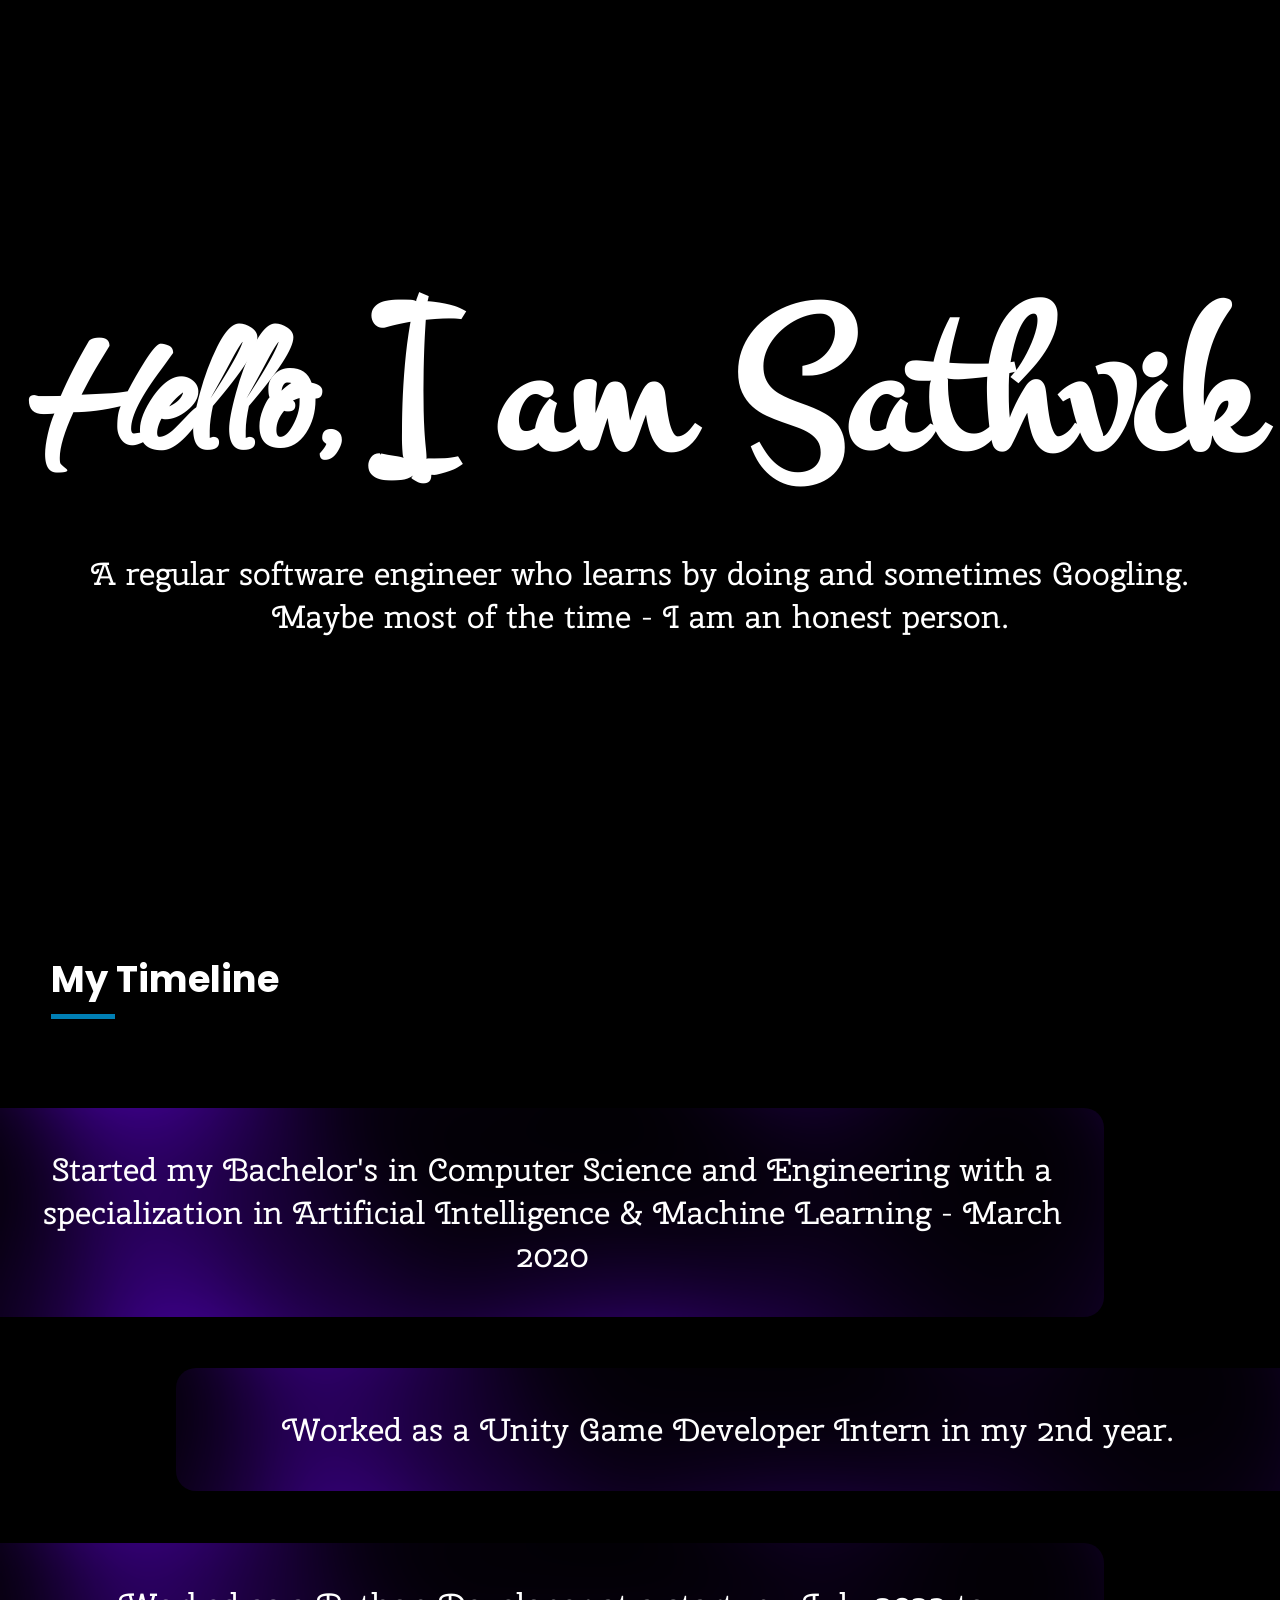
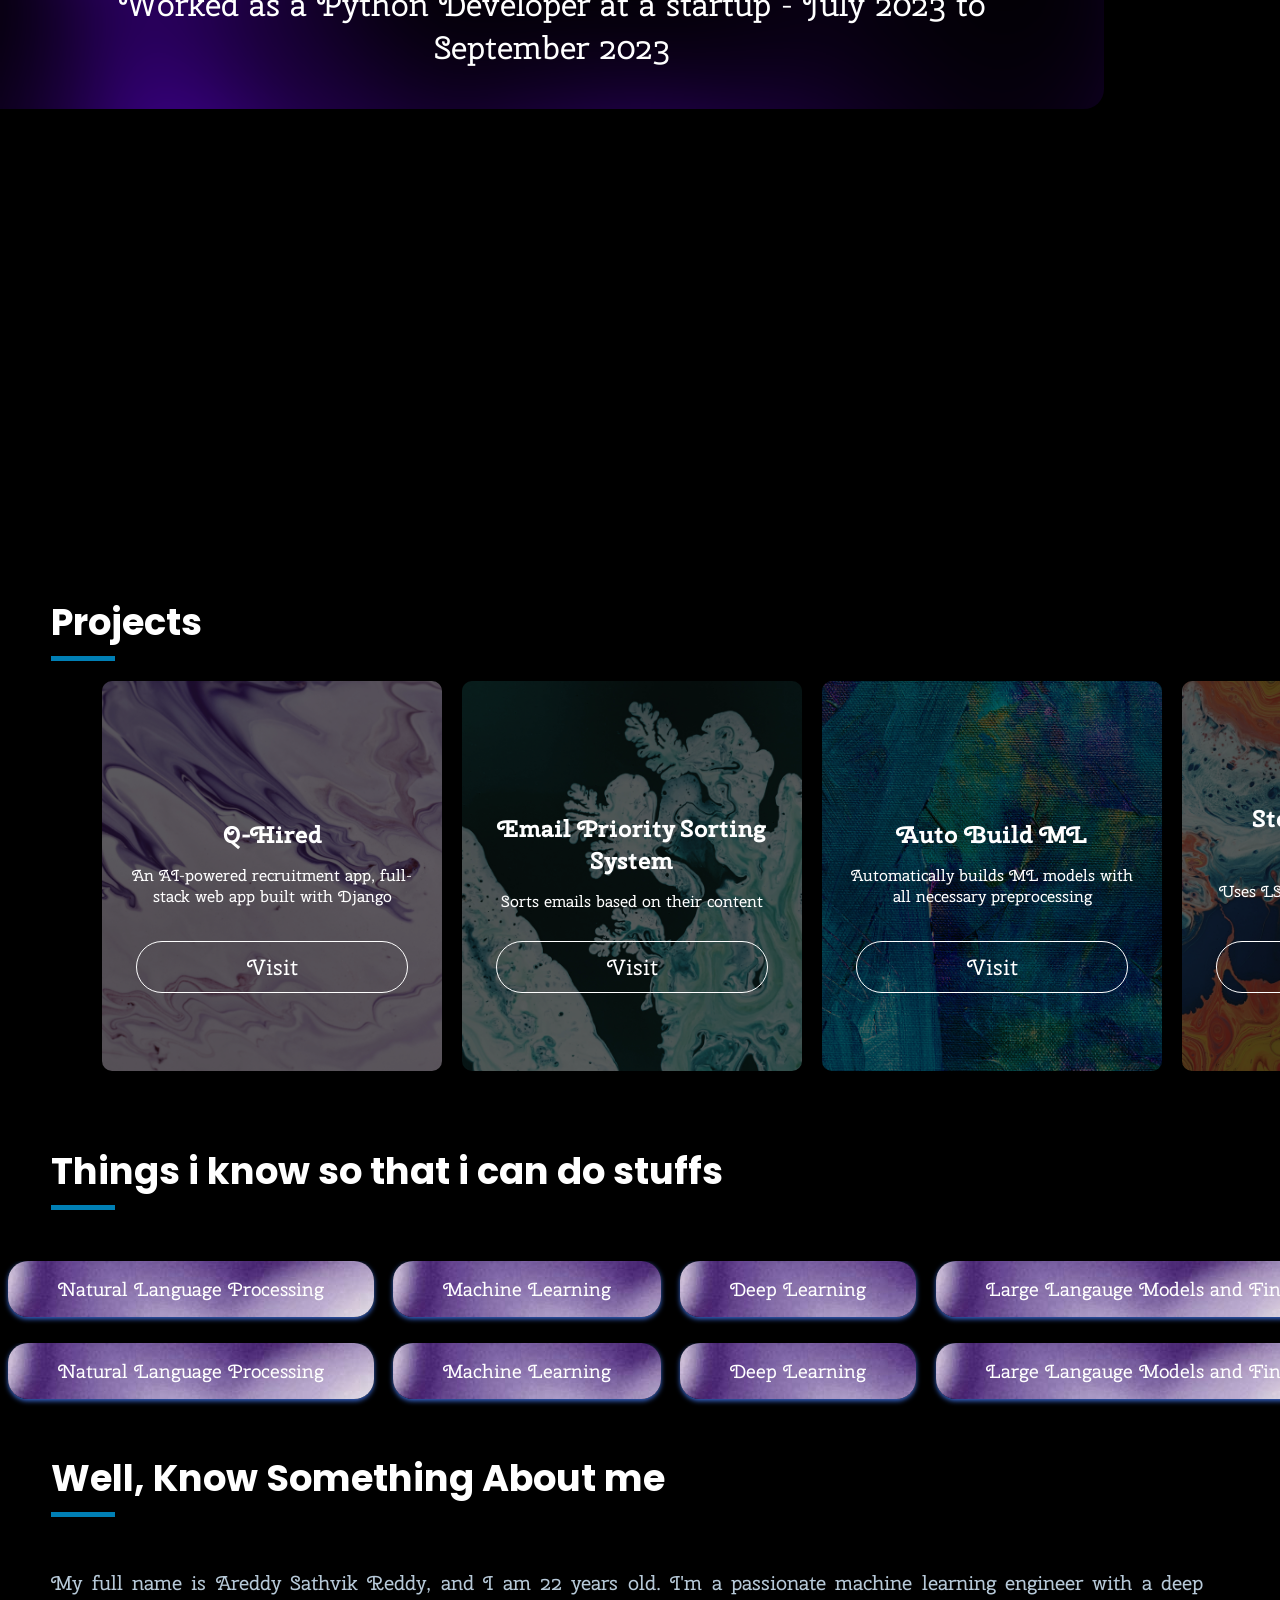
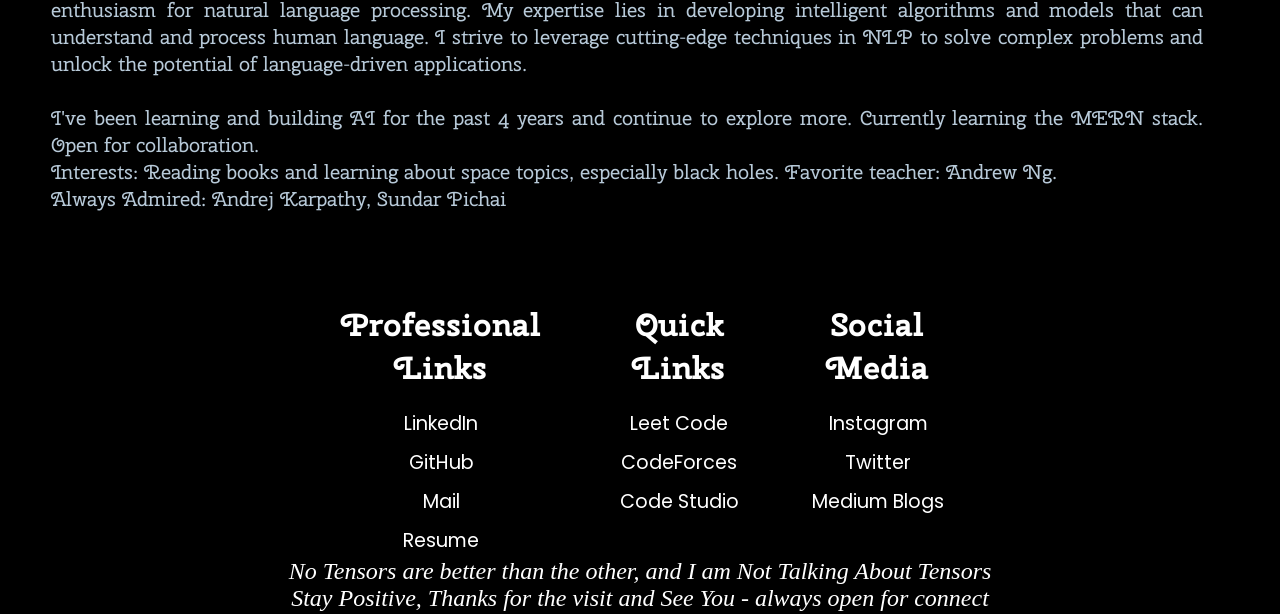
==== commit 4ede8d17: "fourth" ====
--- a/index.html
+++ b/index.html
@@ -15,12 +15,12 @@
       rel="stylesheet"
     />
 
-    <link rel="stylesheet" href="style.css" />
+    <link rel="stylesheet" href="../CSS/style.css" />
     <script src="index.js"></script>
   </head>
   <body>
     <div class="header-video">
-      <video src="Aura.mp4" autoplay loop muted playsinline></video>
+      <video src="../Static/Aura.mp4" autoplay loop muted playsinline></video>
     </div>
 
     <div class="header-content">
@@ -70,43 +70,43 @@
     <h2 class="headings">Projects</h2>
     <hr />
     <div class="holderprojects">
-      <div class="card-holder" style="background-image: url('5.jpg')">
+      <div class="card-holder" style="background-image: url('../Static/5.jpg')">
         <h3>Q-Hired</h3>
         <p>An AI-powered recruitment app, full-stack web app built with Django</p>
         <br />
         <button id="one">Visit</button>
       </div>
-      <div class="card-holder" style="background-image: url('2.jpg')">
+      <div class="card-holder" style="background-image: url('../Static/2.jpg')">
         <h3>Email Priority Sorting System</h3>
         <p>Sorts emails based on their content</p>
         <br />
         <button id="two">Visit</button>
       </div>
-      <div class="card-holder" style="background-image: url('4.jpg')">
+      <div class="card-holder" style="background-image: url('../Static/4.jpg')">
         <h3>Auto Build ML</h3>
         <p>Automatically builds ML models with all necessary preprocessing</p>
         <br />
         <button id="third">Visit</button>
       </div>
-      <div class="card-holder" style="background-image: url('3.jpg')">
+      <div class="card-holder" style="background-image: url('../Static/3.jpg')">
         <h3>Stock Movement Prediction</h3>
         <p>Uses LSTM models to predict stock trends</p>
         <br />
         <button id="four">Visit</button>
       </div>
-      <div class="card-holder" style="background-image: url('1.jpg')">
+      <div class="card-holder" style="background-image: url('../Static/1.jpg')">
         <h3>Movie Recommendation</h3>
         <p>Recommends movies based on your preferences</p>
         <br />
         <button id="five">Visit</button>
       </div>
-      <div class="card-holder" style="background-image: url('6.jpg')">
+      <div class="card-holder" style="background-image: url('../Static/6.jpg')">
         <h3>Machine Translation</h3>
         <p>Uses Seq2Seq models to translate English sentences to French</p>
         <br />
         <button id="six">Visit</button>
       </div>
-      <div class="card-holder" style="background-image: url('Perlin.png')">
+      <div class="card-holder" style="background-image: url('../Static/Perlin.png')">
         <h3>More</h3>
         <p>See my other projects</p>
         <br />
@@ -262,7 +262,7 @@
       </p>
     </div>
     <footer>
-      <video src="Sinusoidal.mp4" autoplay="true" loop muted></video>
+      <video src="../Static/Sinusoidal.mp4" autoplay="true" loop muted></video>
       <div class="footer-content">
         <div class="quick-links">
           <h2>Professional Links</h2>
@@ -290,16 +290,16 @@
           </ul>
         </div>
       </div>
+      <div class="quote">
+        <p>
+          No Tensors are better than the other, and I am Not Talking About
+          Tensors <br />
+          Stay Positive, Thanks for the visit and See You - always open for
+          connect
+        </p>
+        <br />
+        <br />
+      </div>
     </footer>
-    <div class="quote">
-      <p>
-        No Tensors are better than the other, and I am Not Talking About
-        Tensors <br />
-        Stay Positive, Thanks for the visit and See You - always open for
-        connect
-      </p>
-      <br />
-      <br />
-    </div>
   </body>
 </html>
--- a/CSS/style.css
+++ b/CSS/style.css
@@ -0,0 +1,582 @@
+* {
+  margin: 0;
+  padding: 0;
+}
+
+body {
+  background-color: black;
+  color: white;
+  scroll-behavior: smooth;
+}
+
+.headings {
+  margin-top: 4%;
+  margin-left: 4%;
+  font-size: 2.3rem;
+  font-family: "Poppins";
+}
+
+.header-video {
+  position: relative;
+  width: 100%;
+  height: 100vh;
+  overflow: hidden;
+}
+
+.header-video::before {
+  content: "";
+  position: absolute;
+  top: 0;
+  left: 0;
+  width: 100%;
+  height: 100%;
+  background: rgb(0, 0, 0);
+}
+
+.header-video::after {
+  content: "";
+  position: absolute;
+  top: 0;
+  left: 0;
+  width: 100%;
+  height: 100%;
+  background: rgba(0, 0, 0, 0.4);
+}
+
+.header-video video {
+  width: 100%;
+  height: 100%;
+  -o-object-fit: cover;
+     object-fit: cover;
+  filter: blur(5px);
+  filter: contrast(1.5);
+  position: absolute;
+  top: 0;
+  left: 0;
+  z-index: 0;
+}
+
+.header-content {
+  position: absolute;
+  top: 50%;
+  left: 50%;
+  transform: translate(-50%, -50%);
+  color: white;
+  text-align: center;
+  z-index: 2;
+  width: 100%;
+}
+.header-content h1 {
+  font-size: 13rem;
+  font-family: "Qwigley", cursive;
+}
+.header-content h1 span {
+  font-family: "montez", cursive, "Poppins";
+}
+.header-content p {
+  font-family: "Cherry Swash", "poppins";
+  font-size: 2rem;
+}
+
+.timeline {
+  position: relative;
+  margin-top: 3%;
+  overflow: hidden;
+}
+.timeline .r1, .timeline .r2 {
+  position: relative;
+  display: flex;
+  justify-content: center;
+  align-items: center;
+  flex-direction: column;
+  height: auto;
+  width: 80%;
+  margin-top: 4%;
+  background: url("../Static/Perlin.png");
+  background-size: cover;
+  background-repeat: no-repeat;
+  background-position: center;
+  padding: 40px;
+  opacity: 0;
+  transform: translateX(-100%);
+  transition: opacity 0.6s ease, transform 0.6s ease;
+}
+.timeline .r1.in-view, .timeline .r2.in-view {
+  opacity: 1;
+  transform: translateX(0);
+}
+.timeline .r1 p, .timeline .r2 p {
+  text-align: center;
+  font-family: "Cherry Swash", "Poppins";
+  font-size: 2rem;
+}
+.timeline .r1 {
+  border-radius: 0 20px 20px 0; /* Rounded corners on the right side */
+  margin-left: 0; /* Start from the left edge */
+  margin-right: auto; /* Push to the left */
+}
+.timeline .r2 {
+  border-radius: 20px 0 0 20px; /* Rounded corners on the left side */
+  margin-left: auto; /* Push to the right */
+  margin-right: 0; /* Start from the right edge */
+  transform: translateX(100%); /* Start off-screen */
+}
+
+.holderprojects {
+  display: flex;
+  overflow-x: auto;
+  overflow-y: hidden;
+  padding: 20px 0;
+  margin-left: 8%;
+}
+.holderprojects::-webkit-scrollbar {
+  display: none;
+}
+.holderprojects .card-holder {
+  flex: 0 0 auto;
+  width: 300px;
+  height: 350px;
+  margin-right: 20px;
+  background-size: cover;
+  background-position: center;
+  background-repeat: no-repeat;
+  padding: 20px;
+  border-radius: 10px;
+  position: relative;
+  display: flex;
+  flex-direction: column;
+  justify-content: center;
+  align-items: center;
+}
+.holderprojects .card-holder::before {
+  content: "";
+  position: absolute;
+  top: 0;
+  left: 0;
+  width: 100%;
+  height: 100%;
+  z-index: 1;
+  background: rgba(0, 0, 0, 0.6);
+}
+.holderprojects .card-holder h3, .holderprojects .card-holder p, .holderprojects .card-holder button {
+  text-align: center;
+  color: #fff;
+  z-index: 2;
+}
+.holderprojects .card-holder h3 {
+  font-family: "Cherry Swash";
+  font-size: 1.5rem;
+  margin-top: 0;
+}
+.holderprojects .card-holder p {
+  margin-top: 5%;
+  font-family: "Cherry Swash";
+  font-size: 1rem;
+  margin-bottom: 10px;
+}
+.holderprojects .card-holder button {
+  position: absolute;
+  width: 80%;
+  bottom: 20%;
+  background: none;
+  color: #fff;
+  border: 1px solid white;
+  padding: 10px 20px;
+  border-radius: 40px;
+  cursor: pointer;
+  transition: background 0.3s;
+  font-family: "Cherry Swash";
+  font-size: 22px;
+}
+.holderprojects .card-holder button:hover {
+  background: #ffffff;
+  color: black;
+}
+
+.skills {
+  overflow: hidden;
+  position: relative;
+  margin-top: 4%;
+}
+.skills .skills-slide {
+  white-space: nowrap;
+  animation: scroll-left 50s linear infinite;
+}
+.skills .skills-slide .card {
+  padding: 15px 50px;
+  color: black;
+  margin: 0 0.6%;
+  display: inline-block;
+  box-shadow: 0 2px 5px rgba(69, 128, 255, 0.8);
+  background: url("../Static/5.jpg");
+  color: white;
+  border-radius: 20px;
+}
+.skills .skills-slide .card p {
+  font-family: "Cherry Swash";
+  font-size: larger;
+}
+
+.skills-2 {
+  overflow: hidden;
+  position: relative;
+  margin-top: 2%;
+}
+.skills-2 .skills-slide {
+  white-space: nowrap;
+  animation: scroll-right 50s linear infinite;
+}
+.skills-2 .skills-slide .card {
+  padding: 15px 50px;
+  color: black;
+  margin: 0 0.6%;
+  display: inline-block;
+  box-shadow: 0 2px 5px rgba(69, 128, 255, 0.8);
+  background: url("../Static/5.jpg");
+  color: white;
+  border-radius: 20px;
+}
+.skills-2 .skills-slide .card p {
+  font-family: "Cherry Swash";
+  font-size: larger;
+}
+
+@keyframes scroll-left {
+  from {
+    transform: translateX(0);
+  }
+  to {
+    transform: translateX(-50%);
+  }
+}
+@keyframes scroll-right {
+  from {
+    transform: translateX(-100%);
+  }
+  to {
+    transform: translateX(0%);
+  }
+}
+hr {
+  margin-left: 4%;
+  max-width: 5%;
+  margin-top: 0.5%;
+  height: 5px;
+  background-color: #007fb5;
+  border: none;
+}
+
+.about {
+  margin-left: 4%;
+  margin-top: 4%;
+  font-family: "Cherry Swash";
+  max-width: 90%;
+}
+.about p {
+  font-size: 20px;
+  font-weight: 300;
+  text-align: justify;
+  color: rgb(183, 201, 216);
+}
+
+footer {
+  position: relative;
+  height: 300px;
+  margin-top: 8%;
+}
+footer video {
+  width: 100%;
+  max-height: 240px;
+  -o-object-fit: cover;
+     object-fit: cover;
+  filter: saturate(1);
+  filter: blur(20px);
+  z-index: -1;
+}
+footer .footer-content {
+  display: flex;
+  gap: 40px;
+  position: absolute;
+  top: 40%;
+  left: 50%;
+  transform: translate(-50%, -50%);
+  text-align: center;
+  color: #fff;
+  z-index: 1;
+}
+footer .footer-content .quick-links h2 {
+  margin: 0;
+  font-family: "Cherry Swash", "Poppins";
+  font-size: 2rem;
+}
+footer .footer-content .quick-links ul {
+  list-style: none;
+  padding: 0;
+  margin: 20px 0 0;
+}
+footer .footer-content .quick-links ul li {
+  margin: 10px 0;
+}
+footer .footer-content .quick-links ul li a {
+  color: #fff;
+  text-decoration: none;
+  font-family: "Poppins";
+  font-size: 1.2rem;
+}
+footer .footer-content .quick-links ul li a:hover {
+  text-decoration: underline;
+}
+
+.quote {
+  width: 100%;
+  margin-top: 0%;
+  position: relative;
+  text-align: center;
+}
+.quote p {
+  font-family: "Cherry Swash" cursive;
+  font-style: italic;
+  font-size: 1.5rem;
+}
+
+#typing-effect {
+  display: inline-block;
+  border-right: 2px solid #333;
+  white-space: nowrap;
+  overflow: hidden;
+  font-family: monospace;
+  font-size: 24px;
+  animation: blink-caret 0.75s step-end infinite;
+}
+
+@keyframes blink-caret {
+  from, to {
+    border-color: transparent;
+  }
+  50% {
+    border-color: black;
+  }
+}
+@media (min-width: 601px) and (max-width: 800px) {
+  .header-content h1 {
+    font-size: 8rem;
+  }
+  .header-content p {
+    font-size: 0.4rem;
+  }
+  .headings {
+    font-size: 1.6rem;
+  }
+  .timeline .r1, .timeline .r2 {
+    width: 70%;
+  }
+  .timeline .r1 p, .timeline .r2 p {
+    font-size: 1.2rem;
+  }
+  footer video {
+    filter: blur(3px);
+  }
+  footer .footer-content .quick-links h2 {
+    font-size: 1rem;
+  }
+  footer .footer-content .quick-links ul li a {
+    font-size: 0.8rem;
+  }
+  .quote {
+    width: 100%;
+    margin-top: 0%;
+    position: relative;
+    text-align: center;
+  }
+  .quote p {
+    font-family: "Cherry Swash" cursive;
+    font-style: italic;
+    font-size: 0.8rem;
+  }
+}
+@media (max-width: 600px) {
+  .header-video {
+    position: relative;
+    width: 100%;
+    height: 50vh;
+    overflow: hidden;
+  }
+  .header-content {
+    position: absolute;
+    top: 45%;
+    left: 50%;
+    transform: translate(-50%, -110%);
+    color: white;
+    text-align: center;
+    z-index: 2;
+    width: 100%;
+  }
+  .header-content h1 {
+    font-size: 4rem;
+    font-family: "Qwigley", cursive;
+  }
+  .header-content h1 span {
+    font-family: "montez", cursive, "Poppins";
+  }
+  .header-content p {
+    font-family: "Cherry Swash", "poppins";
+    font-size: 0.8rem;
+  }
+  .headings {
+    font-size: 1.2rem;
+    margin-top: 15%;
+  }
+  .timeline .r1, .timeline .r2 {
+    width: 70%;
+    margin-bottom: 10%;
+  }
+  .timeline .r1 p, .timeline .r2 p {
+    font-size: 0.9rem;
+  }
+  footer {
+    overflow: hidden;
+  }
+  footer video {
+    filter: blur(3px);
+  }
+  footer .footer-content .quick-links h2 {
+    font-size: 0.8rem;
+  }
+  footer .footer-content .quick-links ul li a {
+    font-size: 0.7rem;
+  }
+  .quote {
+    width: 100%;
+    position: relative;
+    text-align: center;
+  }
+  .quote p {
+    font-family: "Cherry Swash" cursive;
+    font-style: italic;
+    font-size: 0.6rem;
+  }
+  .holderprojects {
+    display: flex;
+    overflow-x: auto;
+    overflow-y: hidden;
+    padding: 20px 0;
+    margin-left: 8%;
+  }
+  .holderprojects::-webkit-scrollbar {
+    display: none;
+  }
+  .holderprojects .card-holder {
+    flex: 0 0 auto;
+    width: 200px;
+    height: 250px;
+    margin-right: 20px;
+    background-size: cover;
+    background-position: center;
+    background-repeat: no-repeat;
+    padding: 20px;
+    border-radius: 10px;
+    box-shadow: 0 2px 5px rgba(0, 0, 0, 0.1);
+    position: relative;
+    display: flex;
+    flex-direction: column;
+    justify-content: center;
+    align-items: center;
+  }
+  .holderprojects .card-holder::before {
+    content: "";
+    position: absolute;
+    top: 0;
+    left: 0;
+    width: 100%;
+    height: 100%;
+    background: rgba(0, 0, 0, 0.5);
+    border-radius: 10px;
+    z-index: 1;
+  }
+  .holderprojects .card-holder h3, .holderprojects .card-holder p, .holderprojects .card-holder button {
+    text-align: center;
+    color: #fff;
+    z-index: 2;
+  }
+  .holderprojects .card-holder h3 {
+    font-family: "Cherry Swash";
+    font-size: 1.5rem;
+    margin-top: 0;
+  }
+  .holderprojects .card-holder p {
+    font-family: "Cherry Swash";
+    font-size: 0.8rem;
+    margin-bottom: 10px;
+  }
+  .holderprojects .card-holder button {
+    width: 60%;
+    margin-top: 10px;
+    background: none;
+    color: #fff;
+    border: 1px solid white;
+    padding: 10px 20px;
+    border-radius: 40px;
+    cursor: pointer;
+    transition: background 0.3s;
+    font-family: "Cherry Swash";
+    font-size: 0.8rem;
+  }
+  .holderprojects .card-holder button:hover {
+    background: #ffffff;
+    color: black;
+  }
+  .skills {
+    overflow: hidden;
+    position: relative;
+    margin-top: 4%;
+  }
+  .skills .skills-slide {
+    display: flex;
+    white-space: nowrap;
+    animation: scroll-right 40s linear infinite;
+  }
+  .skills .skills-slide .card {
+    padding: 14px 40px;
+    color: black;
+    margin: 0 0.4%;
+    display: inline-block;
+    box-shadow: 0 2px 5px rgba(69, 128, 255, 0.8);
+    background: url("../Static/5.jpg");
+    color: white;
+    border-radius: 20px;
+  }
+  .skills .skills-slide .card p {
+    font-family: "Cherry Swash";
+    font-size: small;
+  }
+  .skills-2 {
+    overflow: hidden;
+    position: relative;
+    margin-top: 4%;
+  }
+  .skills-2 .skills-slide {
+    display: flex;
+    white-space: nowrap;
+    animation: scroll-left 40s linear infinite;
+  }
+  .skills-2 .skills-slide .card {
+    padding: 14px 40px;
+    color: black;
+    margin: 0 0.4%;
+    display: inline-block;
+    box-shadow: 0 2px 5px rgba(69, 128, 255, 0.8);
+    background: url("../Static/5.jpg");
+    color: white;
+    border-radius: 20px;
+  }
+  .skills-2 .skills-slide .card p {
+    font-family: "Cherry Swash";
+    font-size: small;
+  }
+  .about p {
+    font-size: 1rem;
+  }
+  .header-video video {
+    transform: rotate(-180deg);
+  }
+}/*# sourceMappingURL=style.css.map */
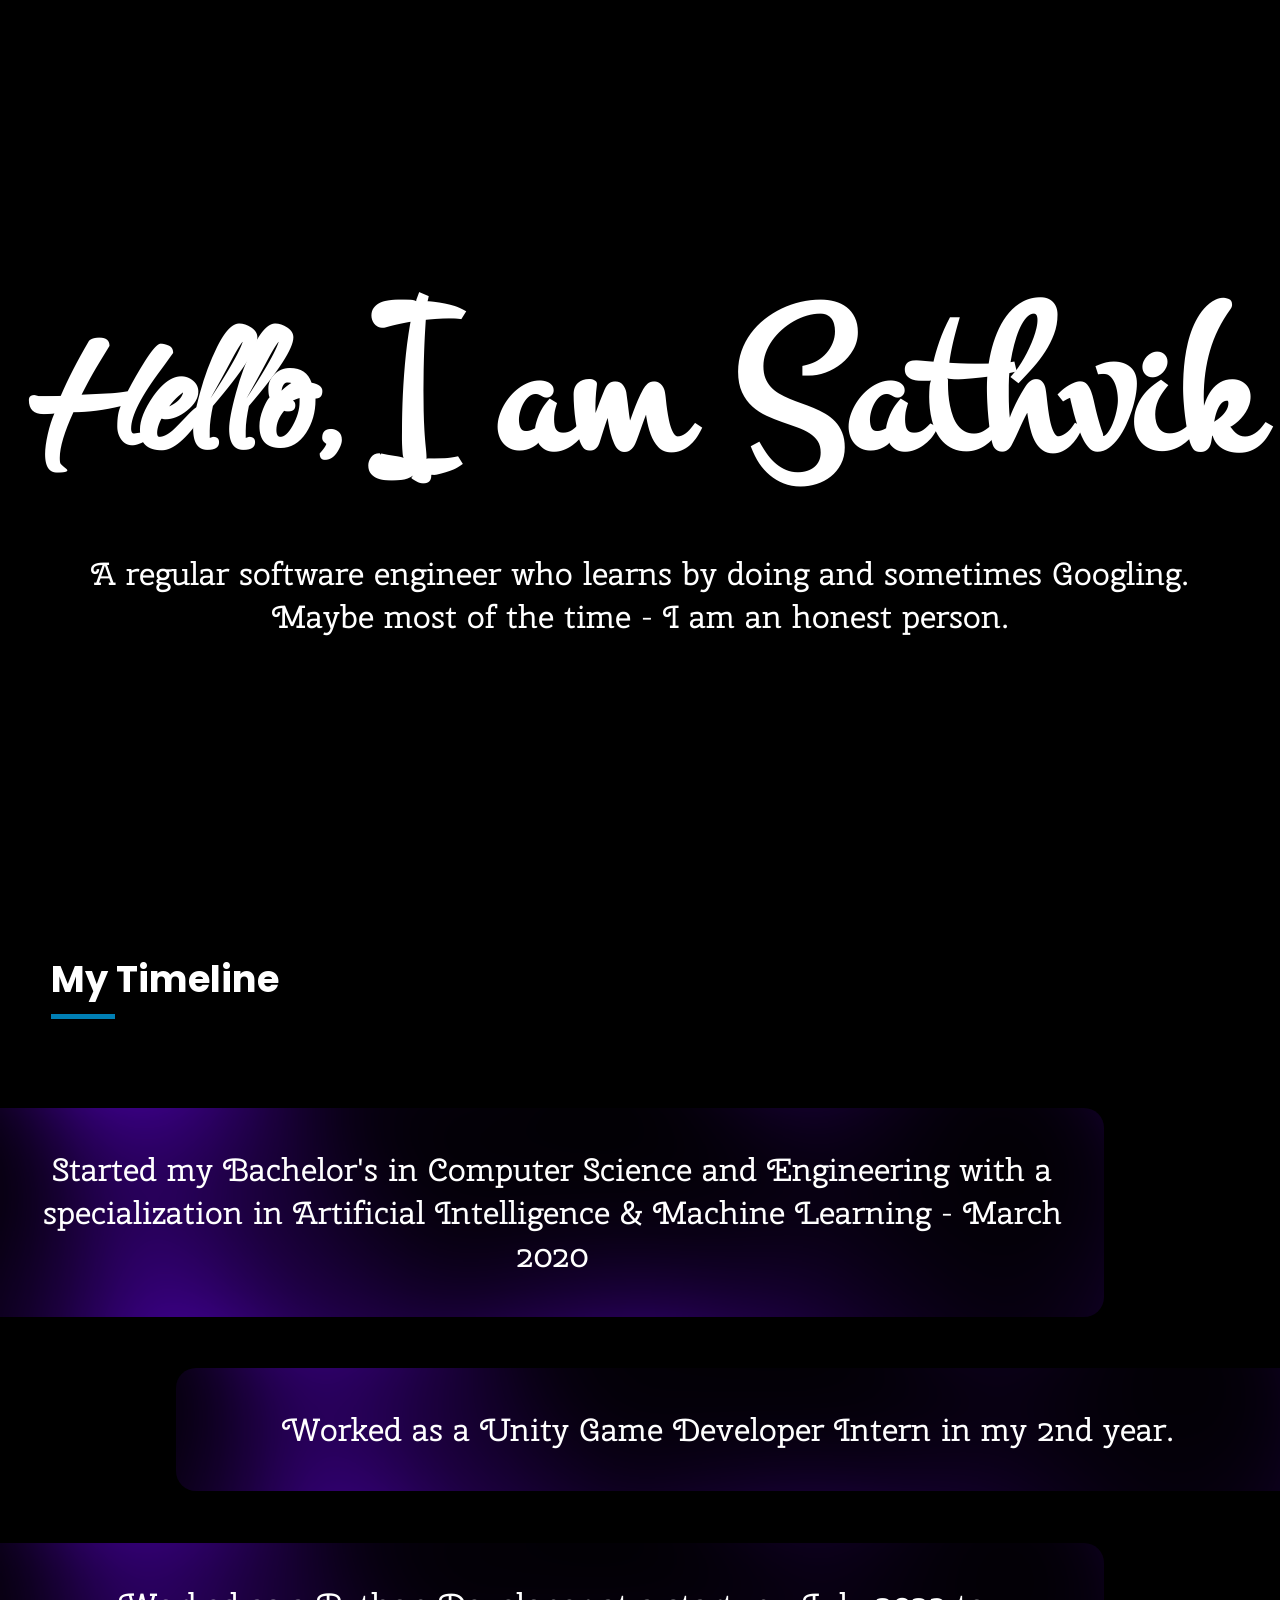
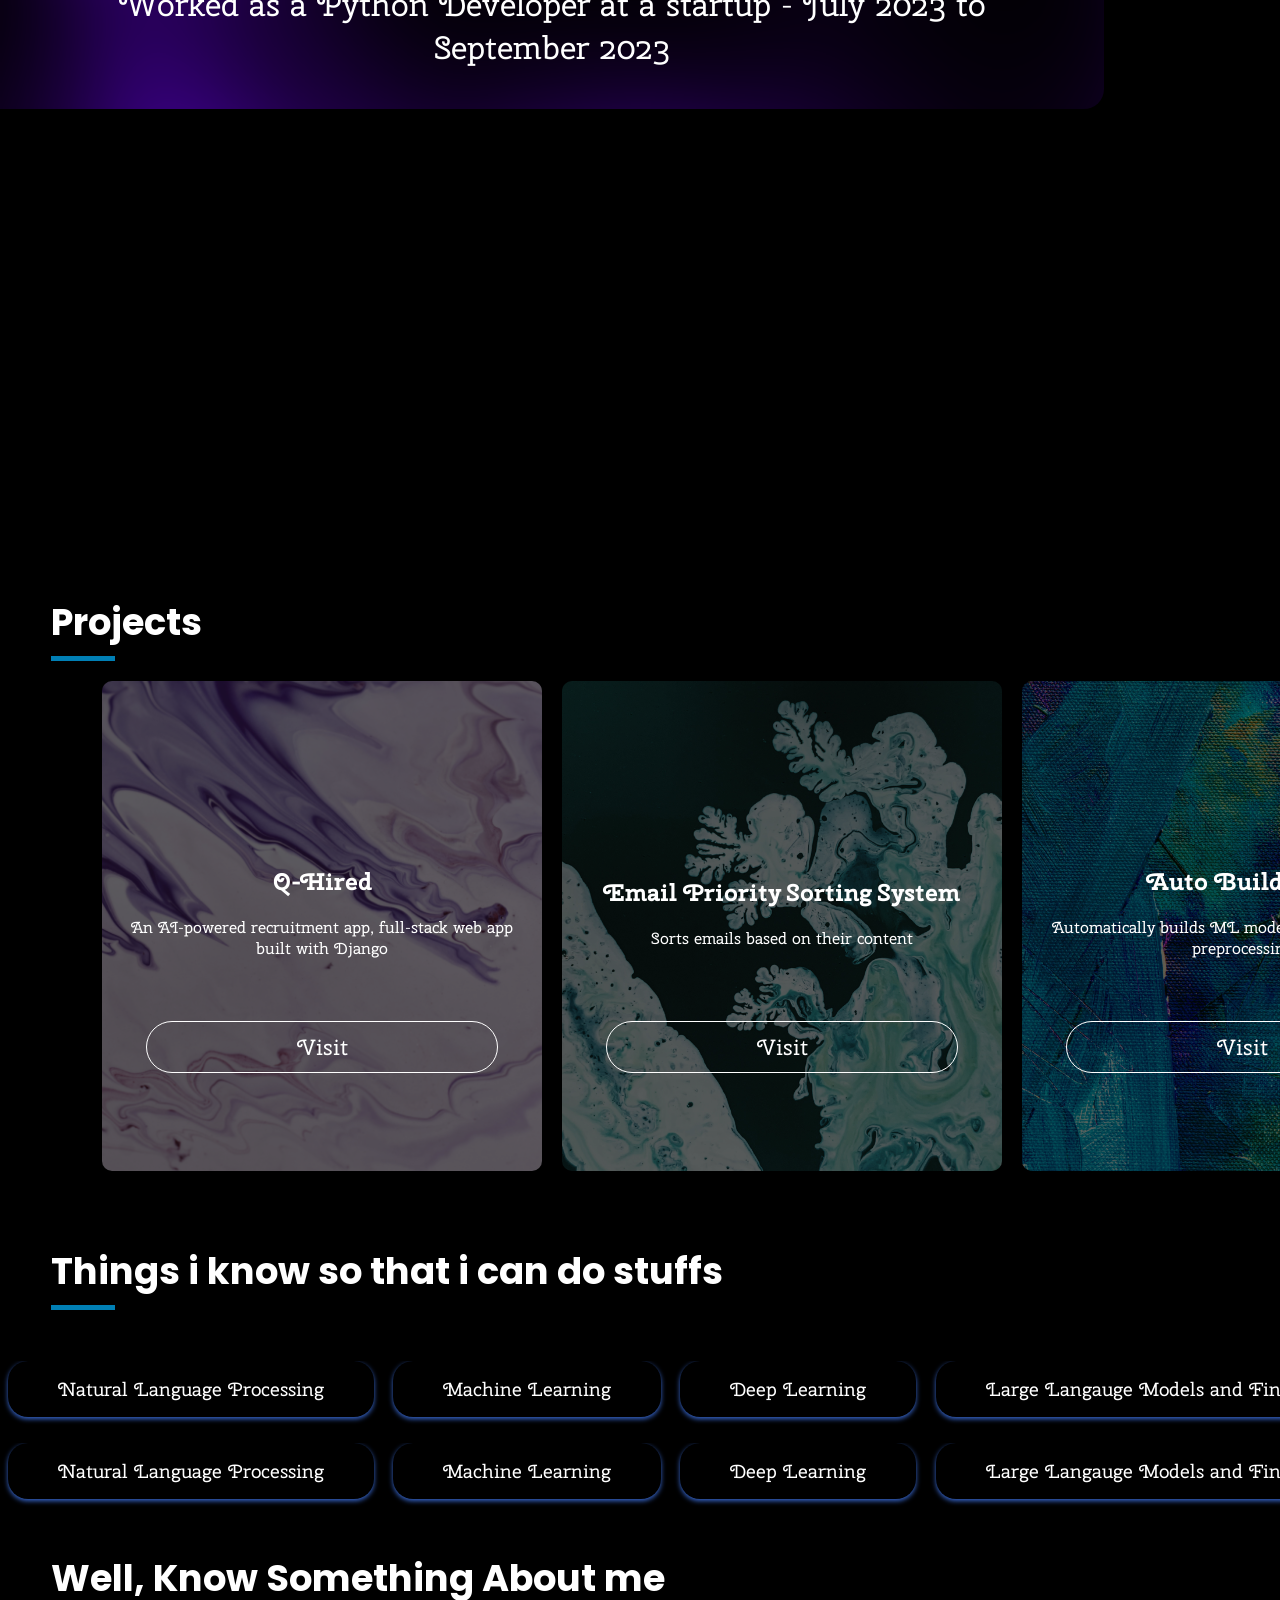
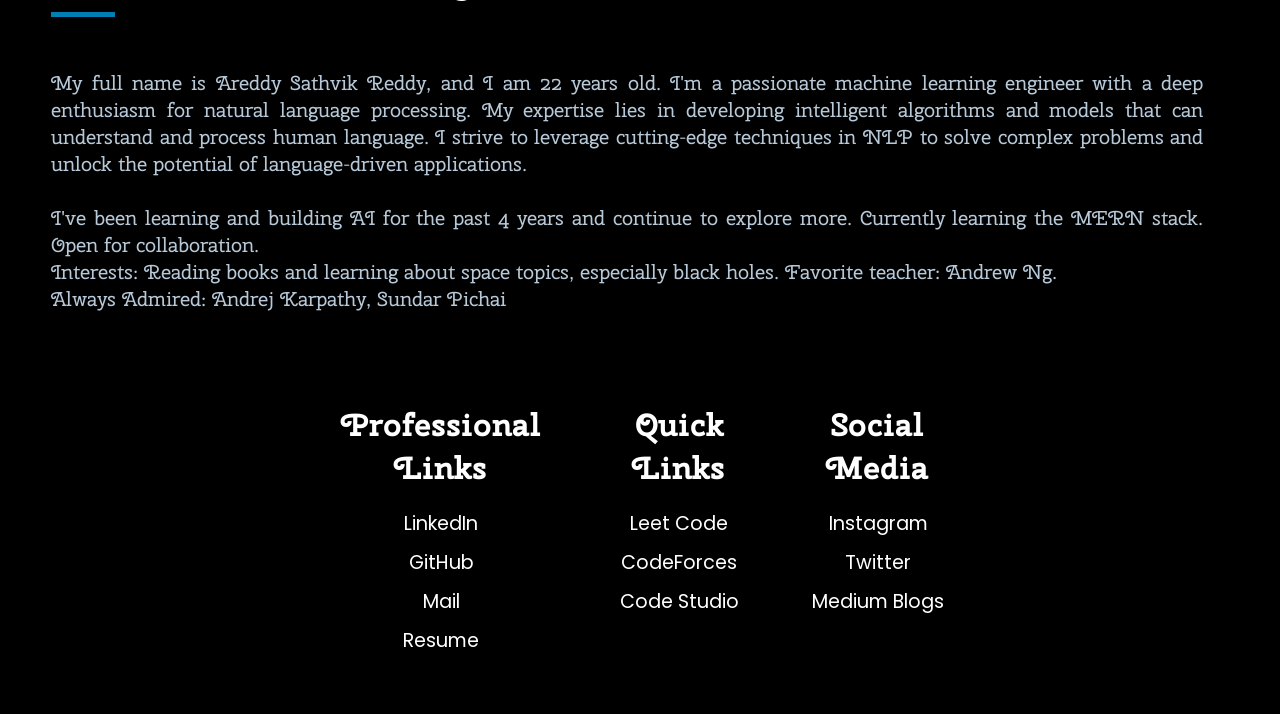
==== commit 74aa0fa4: "updated" ====
--- a/index.html
+++ b/index.html
@@ -61,8 +61,8 @@
       </div>
       <div class="r1">
         <p>
-          Currently working as a Software Developer at a startup.
-          - August 2024 to present
+          Worked as a Software Developer Intern (AI/ML) at a startup.
+          - August 2024 to October 2024
         </p>
       </div>
     </div>
@@ -86,7 +86,7 @@
         <h3>Auto Build ML</h3>
         <p>Automatically builds ML models with all necessary preprocessing</p>
         <br />
-        <button id="third">Visit</button>
+        <button id="three">Visit</button>
       </div>
       <div class="card-holder" style="background-image: url('../Static/3.jpg')">
         <h3>Stock Movement Prediction</h3>
@@ -270,7 +270,7 @@
             <li><a href="https://www.linkedin.com/in/areddy-sathvik-reddy-602096255/">LinkedIn</a></li>
             <li><a href="https://github.com/areddysathvik/Sentence-Expansion-using-GPT-2">GitHub</a></li>
             <li><a href="mailto:areddisathvik@gmail.com">Mail</a></li>
-            <li><a href="#">Resume</a></li>
+            <li><a href="https://drive.google.com/file/d/135uzhL5y9heCiv1slqB68mNwqdPV3tyH/view?usp=sharing">Resume</a></li>
           </ul>
         </div>
         <div class="quick-links">
@@ -291,12 +291,12 @@
         </div>
       </div>
       <div class="quote">
-        <p>
+        <!-- <p>
           No Tensors are better than the other, and I am Not Talking About
           Tensors <br />
           Stay Positive, Thanks for the visit and See You - always open for
           connect
-        </p>
+        </p> -->
         <br />
         <br />
       </div>
--- a/CSS/style.css
+++ b/CSS/style.css
@@ -134,8 +134,8 @@
 }
 .holderprojects .card-holder {
   flex: 0 0 auto;
-  width: 300px;
-  height: 350px;
+  width: 400px;
+  height: 450px;
   margin-right: 20px;
   background-size: cover;
   background-position: center;
@@ -208,7 +208,6 @@
   margin: 0 0.6%;
   display: inline-block;
   box-shadow: 0 2px 5px rgba(69, 128, 255, 0.8);
-  background: url("../Static/5.jpg");
   color: white;
   border-radius: 20px;
 }
@@ -232,7 +231,6 @@
   margin: 0 0.6%;
   display: inline-block;
   box-shadow: 0 2px 5px rgba(69, 128, 255, 0.8);
-  background: url("../Static/5.jpg");
   color: white;
   border-radius: 20px;
 }
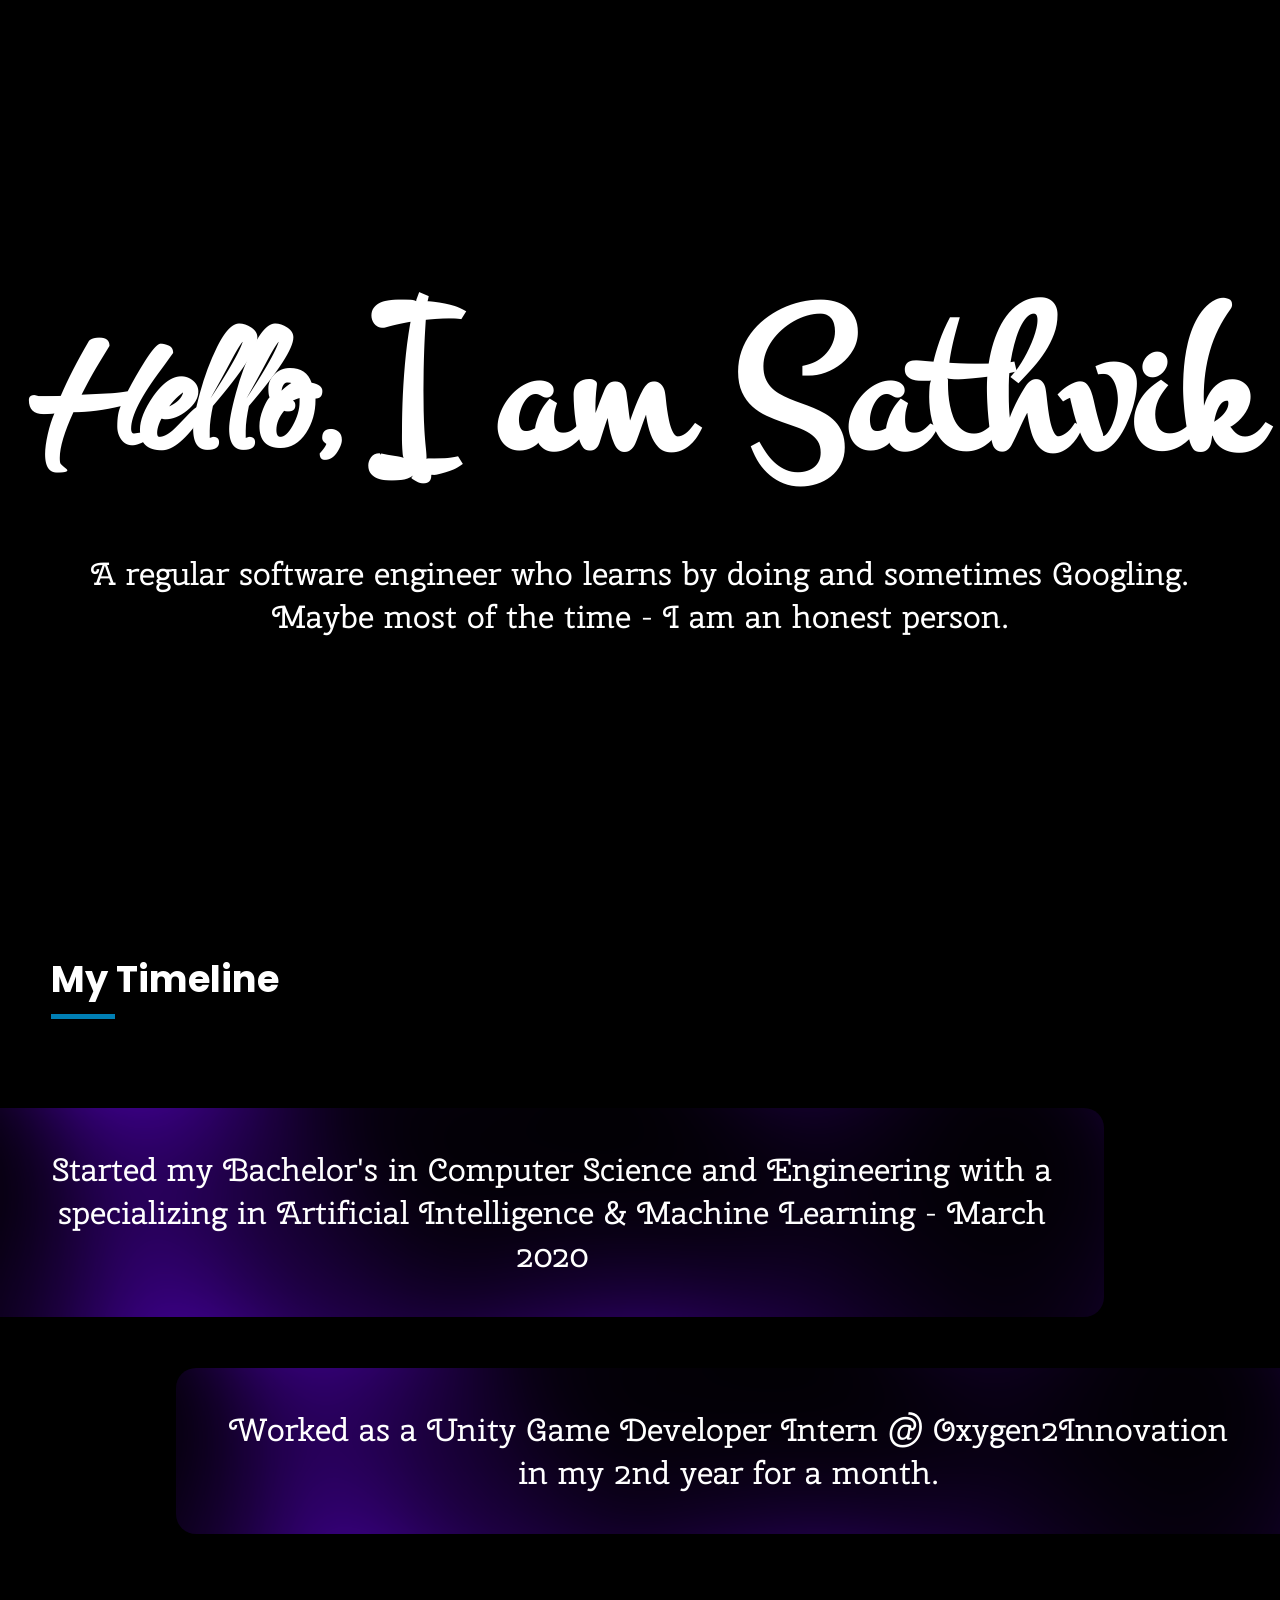
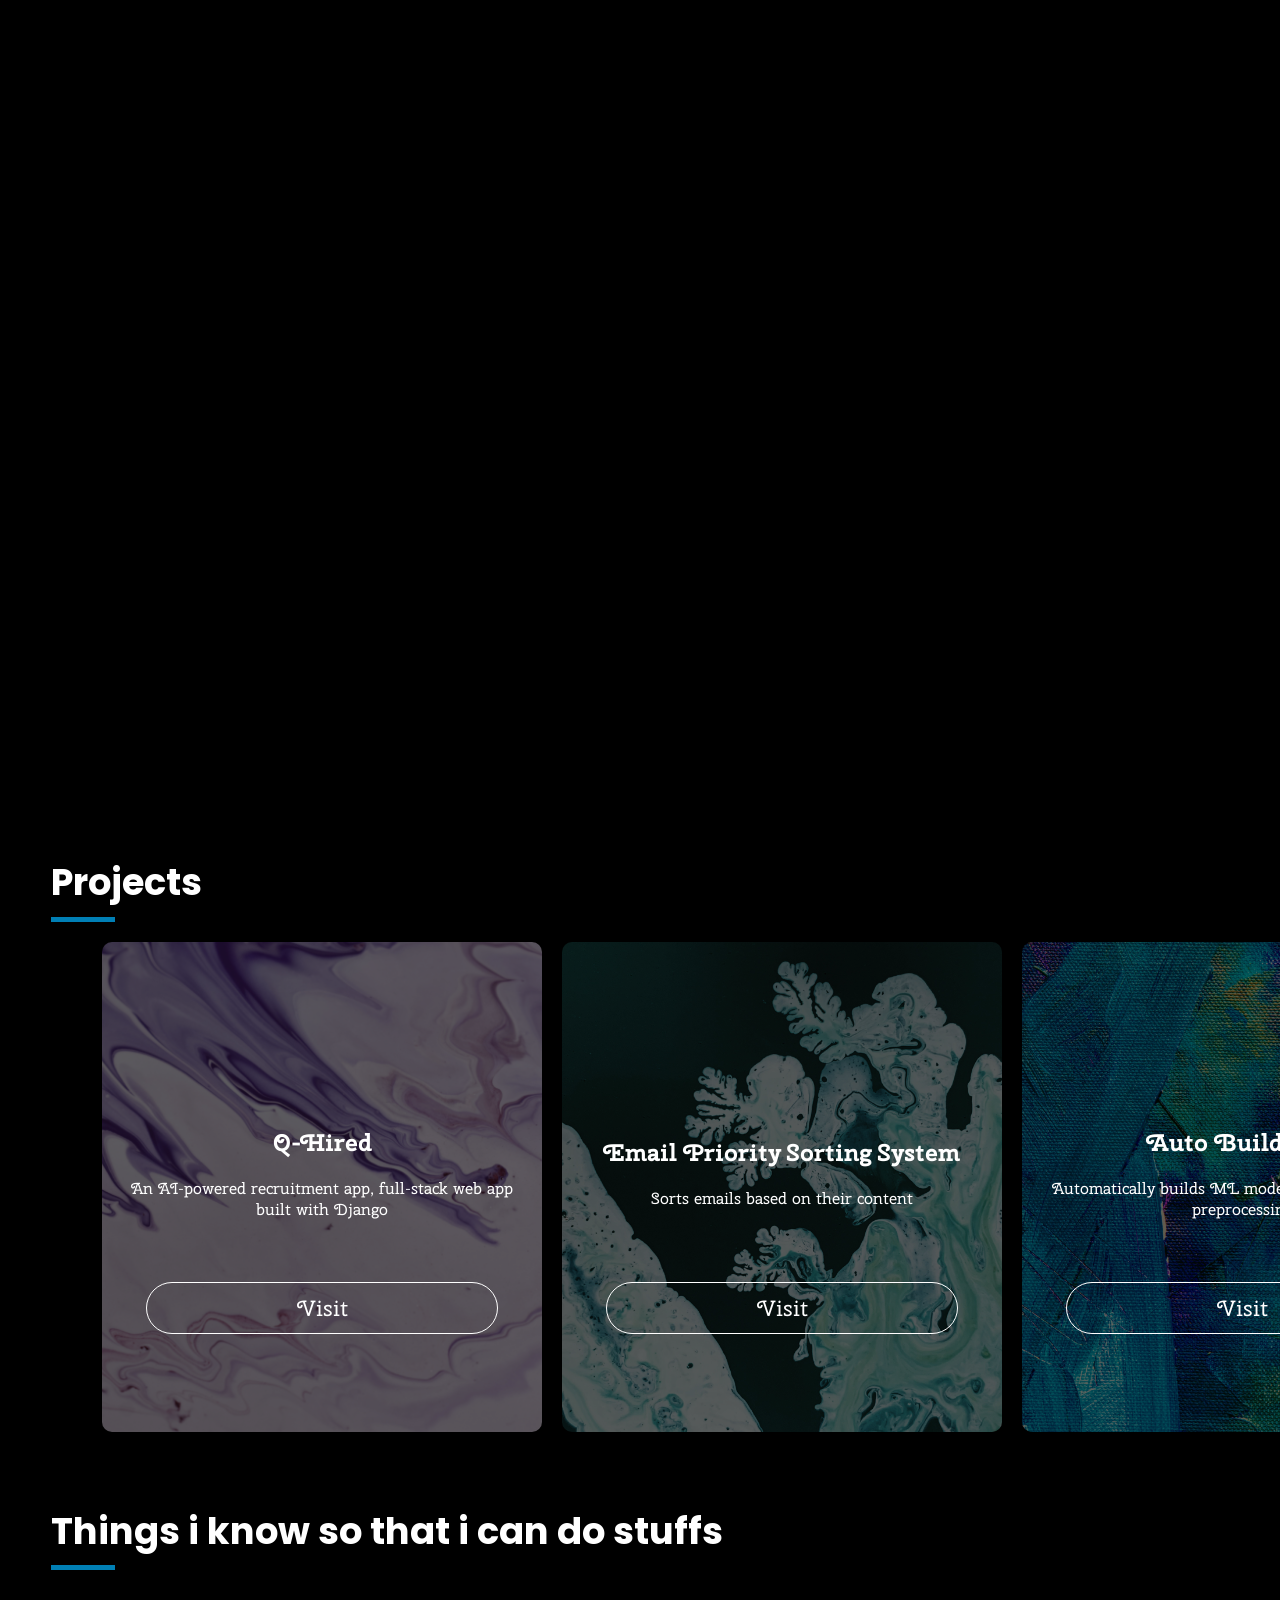
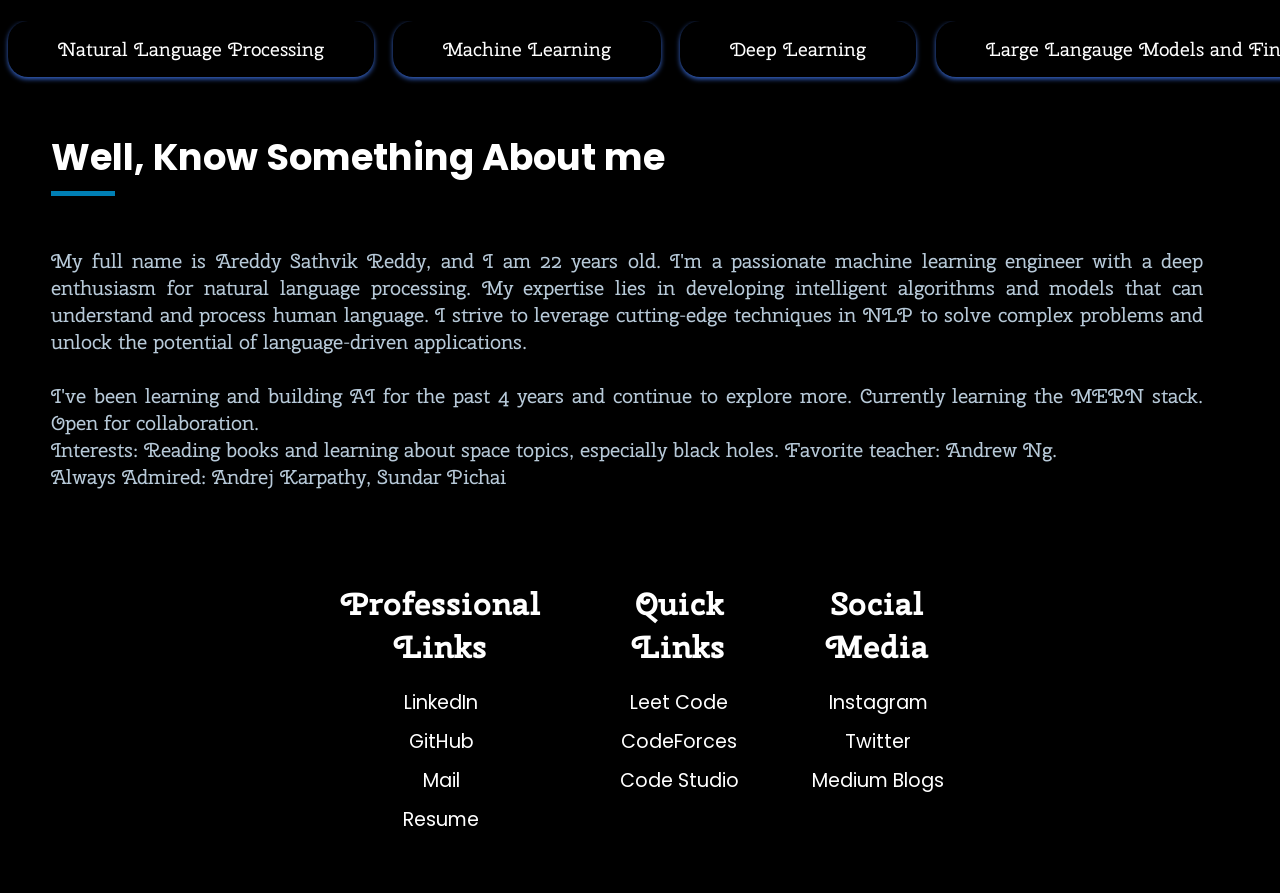
==== commit 14999e6a: "Updated the timeline" ====
--- a/index.html
+++ b/index.html
@@ -38,31 +38,37 @@
       <div class="r1">
         <p>
           Started my Bachelor's in Computer Science and Engineering with a
-          specialization in Artificial Intelligence & Machine Learning
+          specializing in Artificial Intelligence & Machine Learning
           - March 2020
         </p>
       </div>
       <div class="r2">
         <p>
-          Worked as a Unity Game Developer Intern in my 2nd year.
+          Worked as a Unity Game Developer Intern @ Oxygen2Innovation in my 2nd year for a month.
         </p>
       </div>
       <div class="r1">
         <p>
-          Worked as a Python Developer at a startup
+          Worked as a Python Developer @ VisualAstro (pre-seed startup)
           - July 2023 to September 2023
         </p>
       </div>
       <div class="r2">
         <p>
-          Completed my Bachelor's with a CGPA of 8.01 and SGPA of 8.88
+          Completed my Bachelor's with a CGPA of 8.02 and SGPA of 8.88
           - June 2024
         </p>
       </div>
       <div class="r1">
         <p>
-          Worked as a Software Developer Intern (AI/ML) at a startup.
+          Worked as a Software Developer Intern (AI/ML) @ AILovesHR.
           - August 2024 to October 2024
+        </p>
+      </div>
+      <div class="r2">
+        <p>
+          Worked as a Software Engineer - AI @ Cygne Noir Cyber.
+          - January 2025 to February 2025
         </p>
       </div>
     </div>
@@ -164,7 +170,7 @@
         <div class="card">
           <p>Seaborn</p>
         </div>
-        <div class="card">
+        <!-- <div class="card">
           <p>Matplotlib</p>
         </div>
         <div class="card">
@@ -175,69 +181,46 @@
         </div>
         <div class="card">
           <p>MongoDB</p>
-        </div>
-      </div>
+        </div> -->
+      <!-- </div>
     </div>
     <div class="skills-2">
       <div class="skills-slide">
-        <div class="skills-slide" aria-hidden="true">
-        <div class="card">
-          <p>Natural Language Processing</p>
-        </div>
-        <div class="card">
-          <p>Machine Learning</p>
-        </div>
-        <div class="card">
-          <p>Deep Learning</p>
-        </div>
-        <div class="card">
-          <p>Large Langauge Models and Finetuning</p>
-        </div>
-        <div class="card">
-          <p>RAG and Vector DataBases</p>
-        </div>
-        <div class="card">
-          <p>Data Science</p>
-        </div>
-        <div class="card">
-          <p>TensorFlow</p>
-        </div>
-        <div class="card">
-          <p>Scikit-Learn</p>
-        </div>
-        <div class="card">
-          <p>Pandas</p>
-        </div>
-        <div class="card">
-          <p>NumPy</p>
-        </div>
-        <div class="card">
-          <p>Transformers</p>
-        </div>
-        <div class="card">
-          <p>Langchain</p>
-        </div>
-        <div class="card">
-          <p>Git</p>
-        </div>
-        <div class="card">
-          <p>GitHub</p>
-        </div>
-        <div class="card">
-          <p>Seaborn</p>
-        </div>
-        <div class="card">
-          <p>Matplotlib</p>
+        <div class="skills-slide" aria-hidden="true"> -->
+        <div class="card">
+          <p>Python</p>
         </div>
         <div class="card">
           <p>Data Structures and Algorithms</p>
         </div>
         <div class="card">
-          <p>MySQL</p>
-        </div>
-        <div class="card">
-          <p>MongoDB</p>
-        </div>
+          <p>C</p>
+        </div>
+        <div class="card">
+          <p>C++</p>
+        </div>
+        <div class="card">
+          <p>SQL</p>
+        </div>
+        <div class="card">
+          <p>Django/Flask</p>
+        </div>
+        <div class="card">
+          <p>Dockers</p>
+        </div>
+        <div class="card">
+          <p>Backend Developement</p>
+        </div>
+        <div class="card">
+          <p>Basic System Design</p>
+        </div>
+        <div class="card">
+          <p>Python</p>
+        </div>
+        <div class="card">
+          <p>Data Structures and Algorithms</p>
+        </div>
+        
       </div>
     </div>
 
@@ -290,16 +273,6 @@
           </ul>
         </div>
       </div>
-      <div class="quote">
-        <!-- <p>
-          No Tensors are better than the other, and I am Not Talking About
-          Tensors <br />
-          Stay Positive, Thanks for the visit and See You - always open for
-          connect
-        </p> -->
-        <br />
-        <br />
-      </div>
     </footer>
   </body>
 </html>
--- a/CSS/style.css
+++ b/CSS/style.css
@@ -432,6 +432,7 @@
     font-size: 0.9rem;
   }
   footer {
+    margin-bottom: -8%;
     overflow: hidden;
   }
   footer video {
@@ -465,8 +466,8 @@
   }
   .holderprojects .card-holder {
     flex: 0 0 auto;
-    width: 200px;
-    height: 250px;
+    width: 260px;
+    height: 350px;
     margin-right: 20px;
     background-size: cover;
     background-position: center;
@@ -539,7 +540,6 @@
     margin: 0 0.4%;
     display: inline-block;
     box-shadow: 0 2px 5px rgba(69, 128, 255, 0.8);
-    background: url("../Static/5.jpg");
     color: white;
     border-radius: 20px;
   }
@@ -563,7 +563,6 @@
     margin: 0 0.4%;
     display: inline-block;
     box-shadow: 0 2px 5px rgba(69, 128, 255, 0.8);
-    background: url("../Static/5.jpg");
     color: white;
     border-radius: 20px;
   }
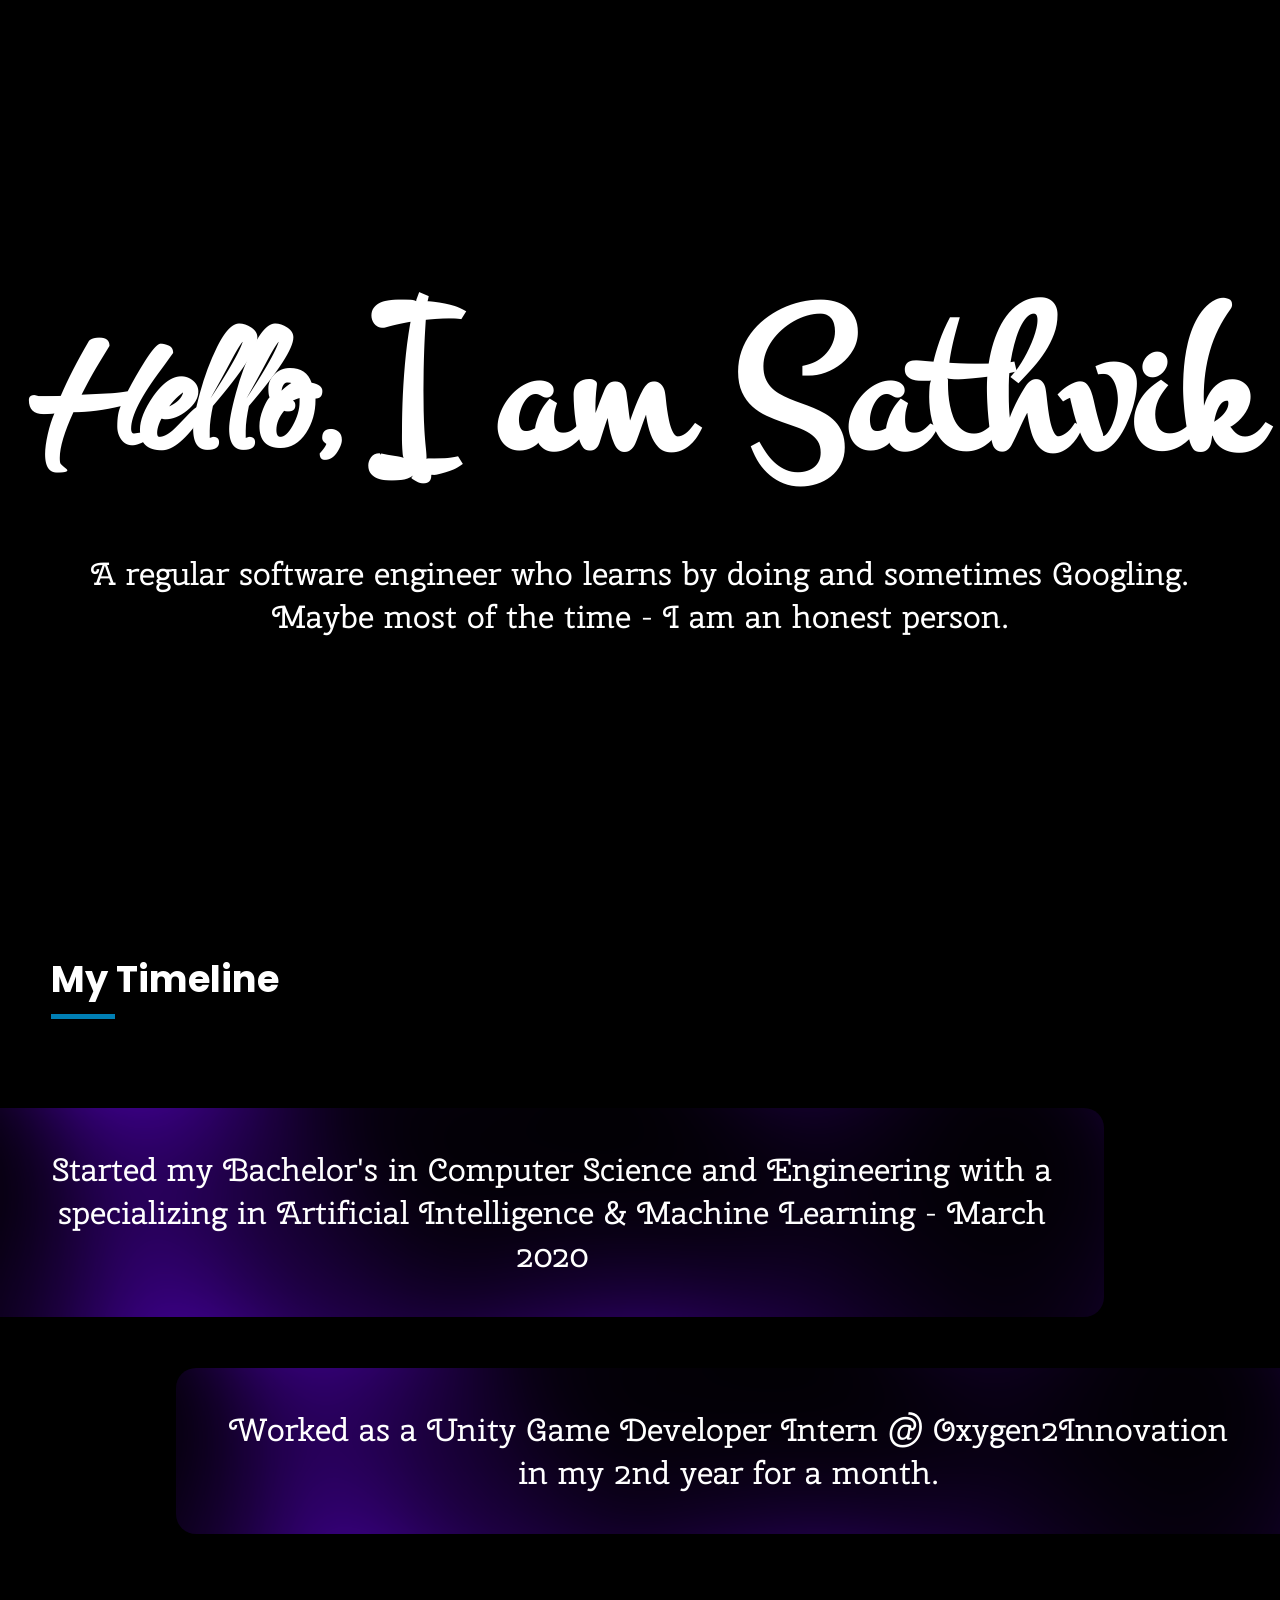
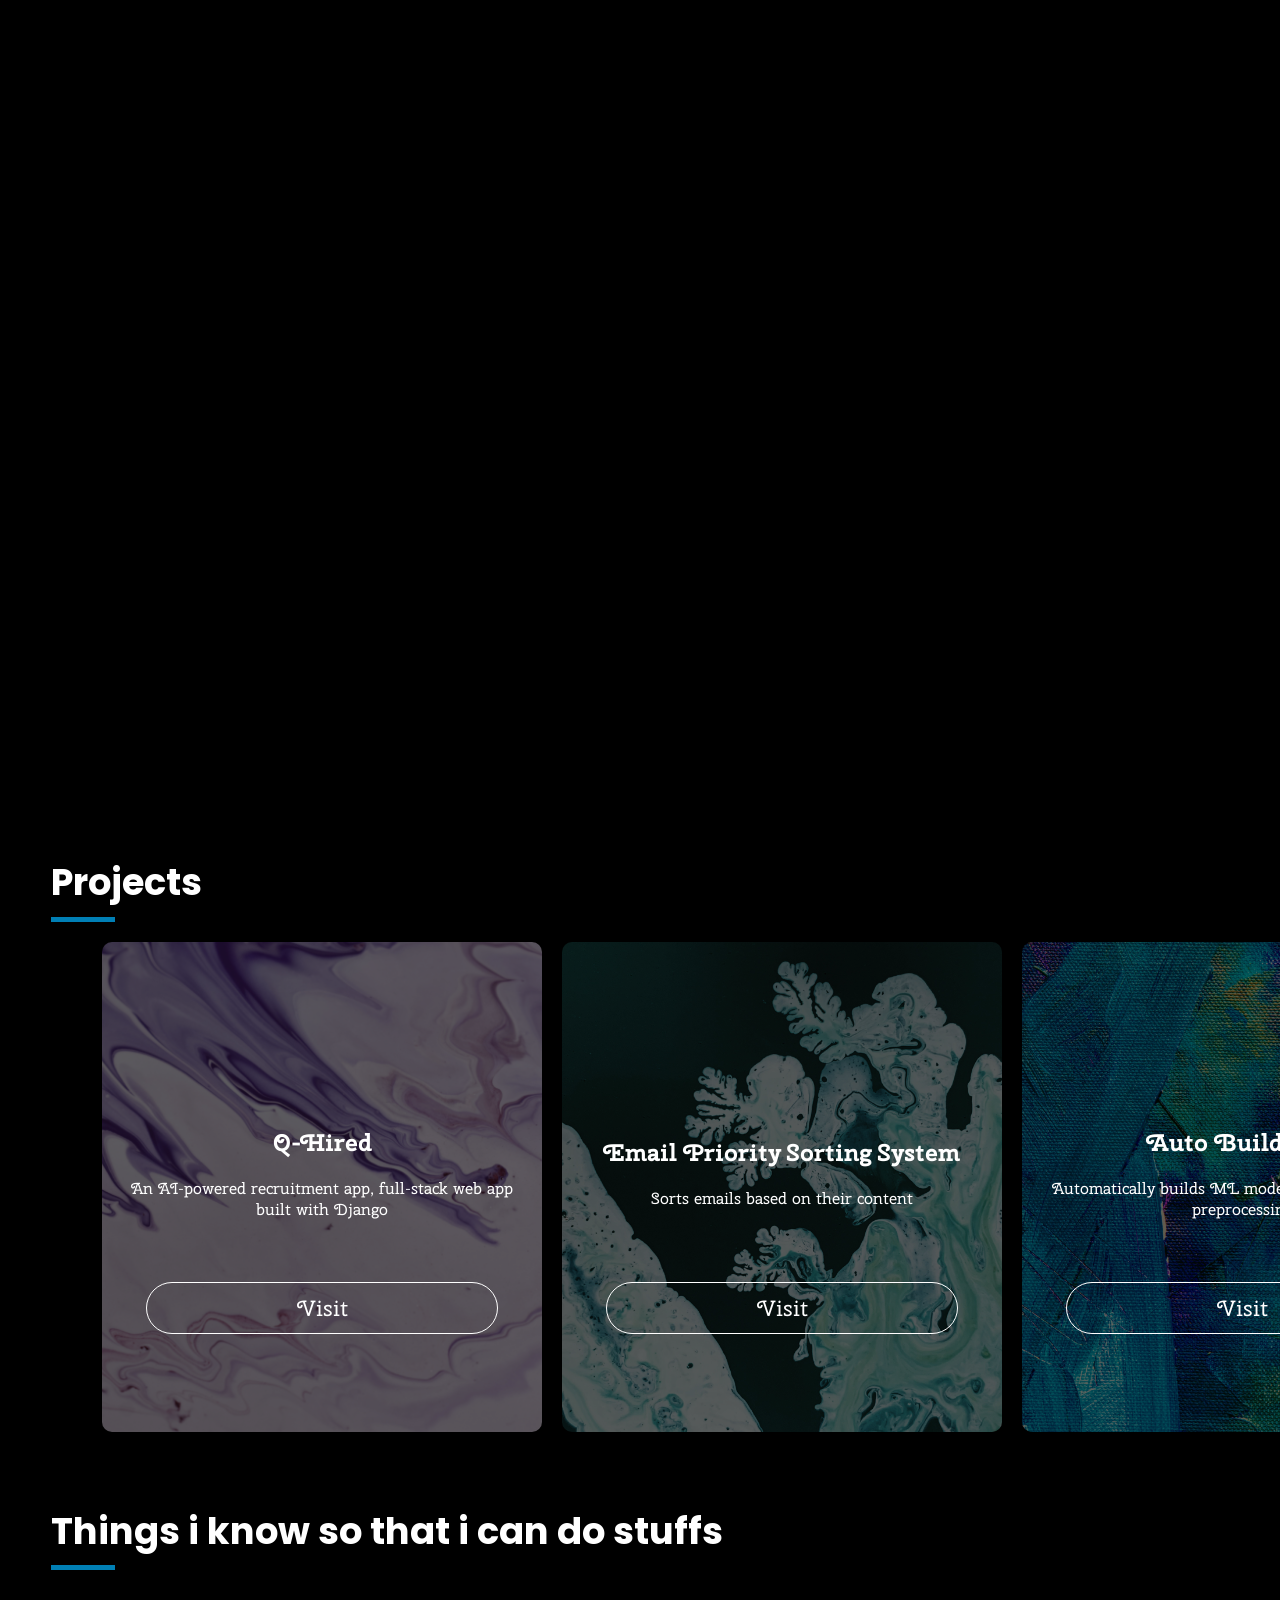
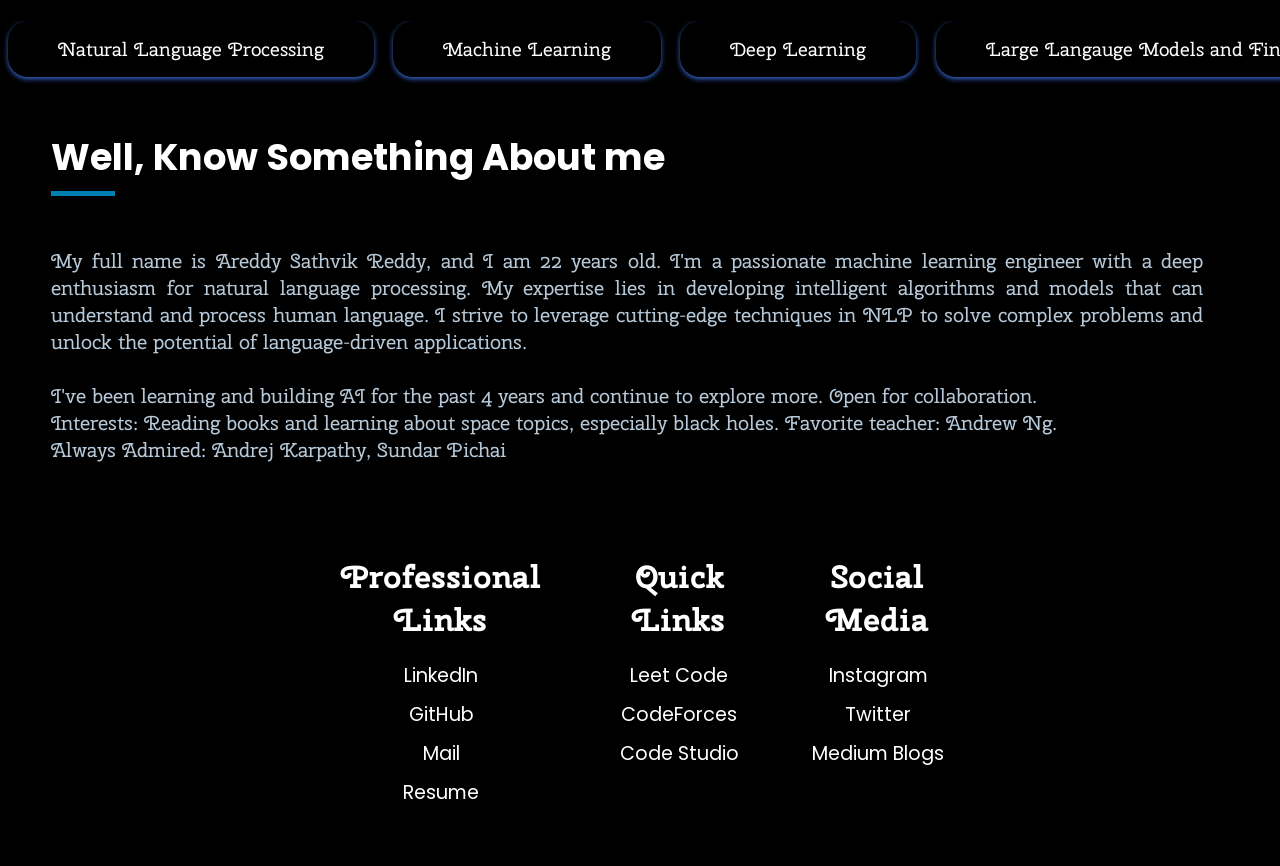
==== commit 17087a64: "Updated the timeline-v2" ====
--- a/index.html
+++ b/index.html
@@ -235,7 +235,6 @@
             My expertise lies in developing intelligent algorithms and models that can understand and process human language. 
             I strive to leverage cutting-edge techniques in NLP to solve complex problems and unlock the potential of language-driven applications. <br /><br />
             I've been learning and building AI for the past 4 years and continue to explore more. 
-            Currently learning the MERN stack.
             Open for collaboration. <br>
             Interests: Reading books and learning about space topics, especially black holes. 
             Favorite teacher: Andrew Ng. <br>
--- a/CSS/style.css
+++ b/CSS/style.css
@@ -532,7 +532,7 @@
   .skills .skills-slide {
     display: flex;
     white-space: nowrap;
-    animation: scroll-right 40s linear infinite;
+    animation: scroll-left 50s linear infinite;
   }
   .skills .skills-slide .card {
     padding: 14px 40px;
